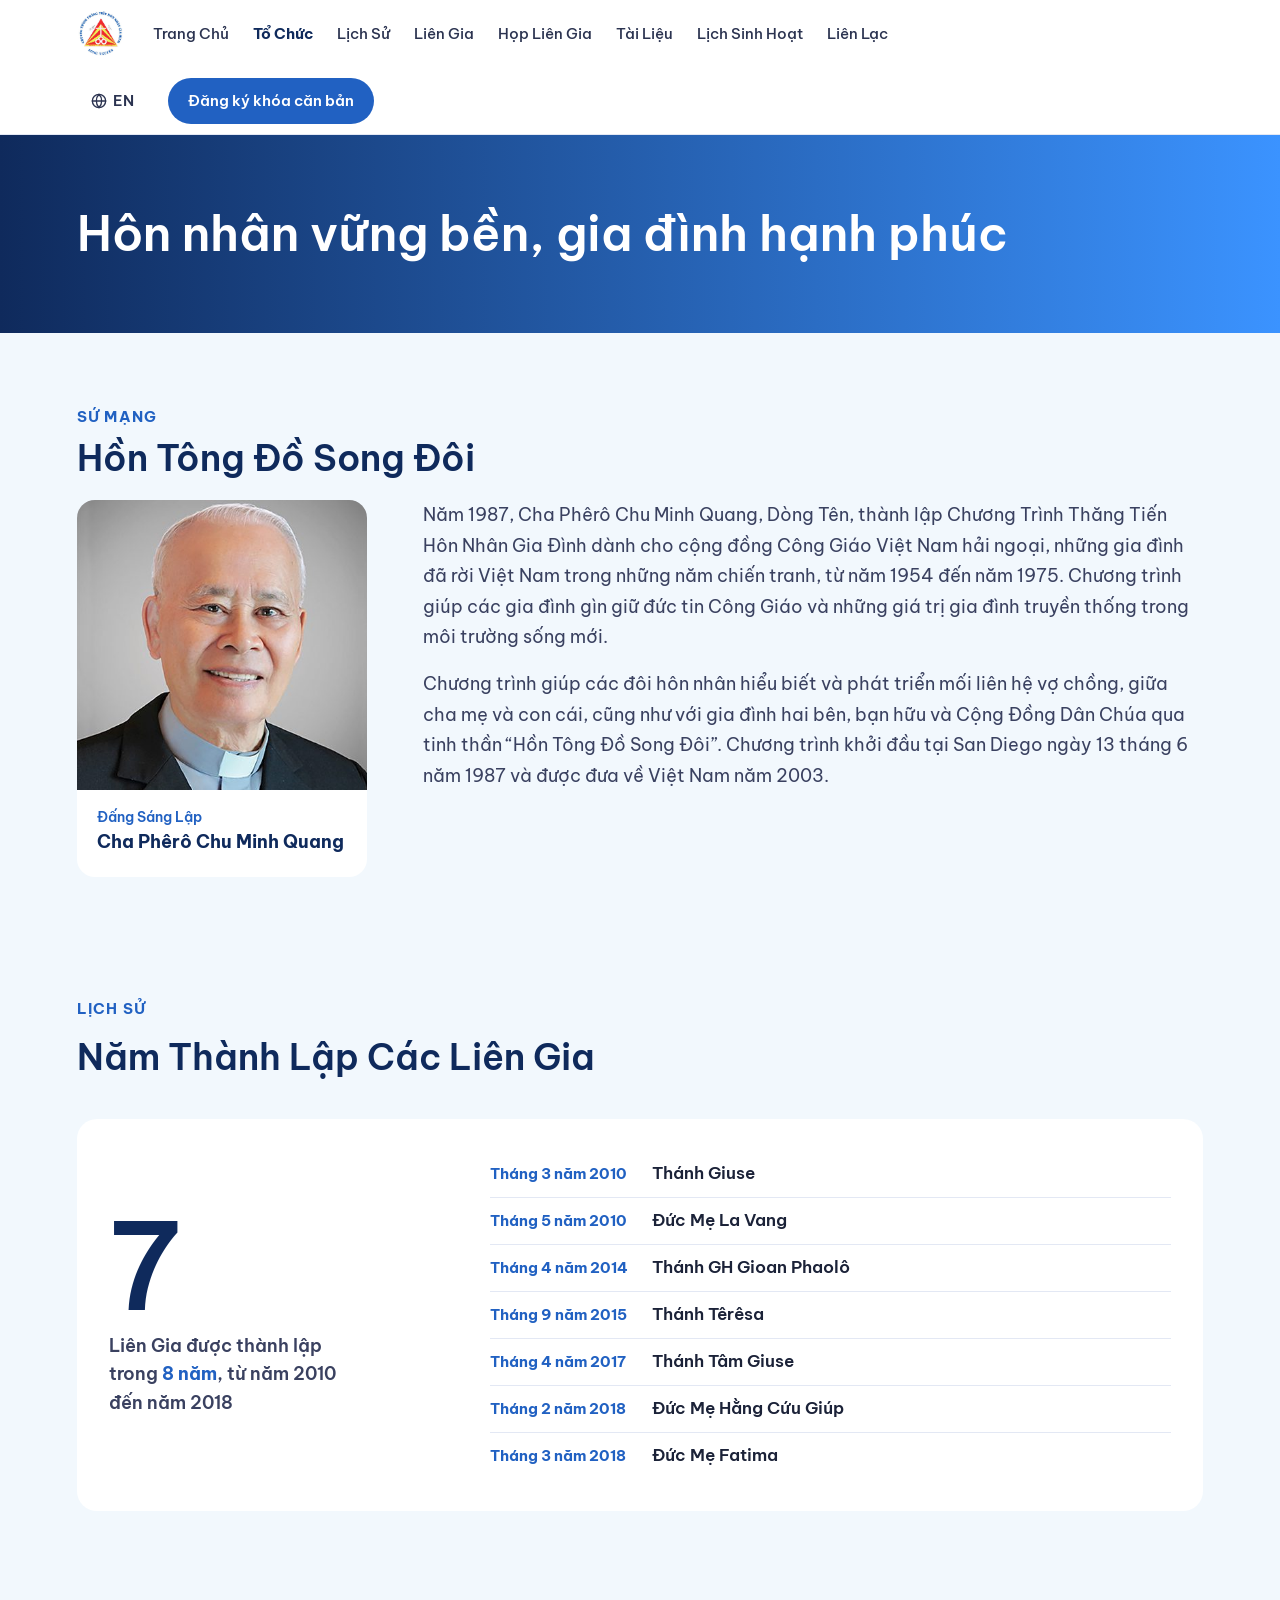
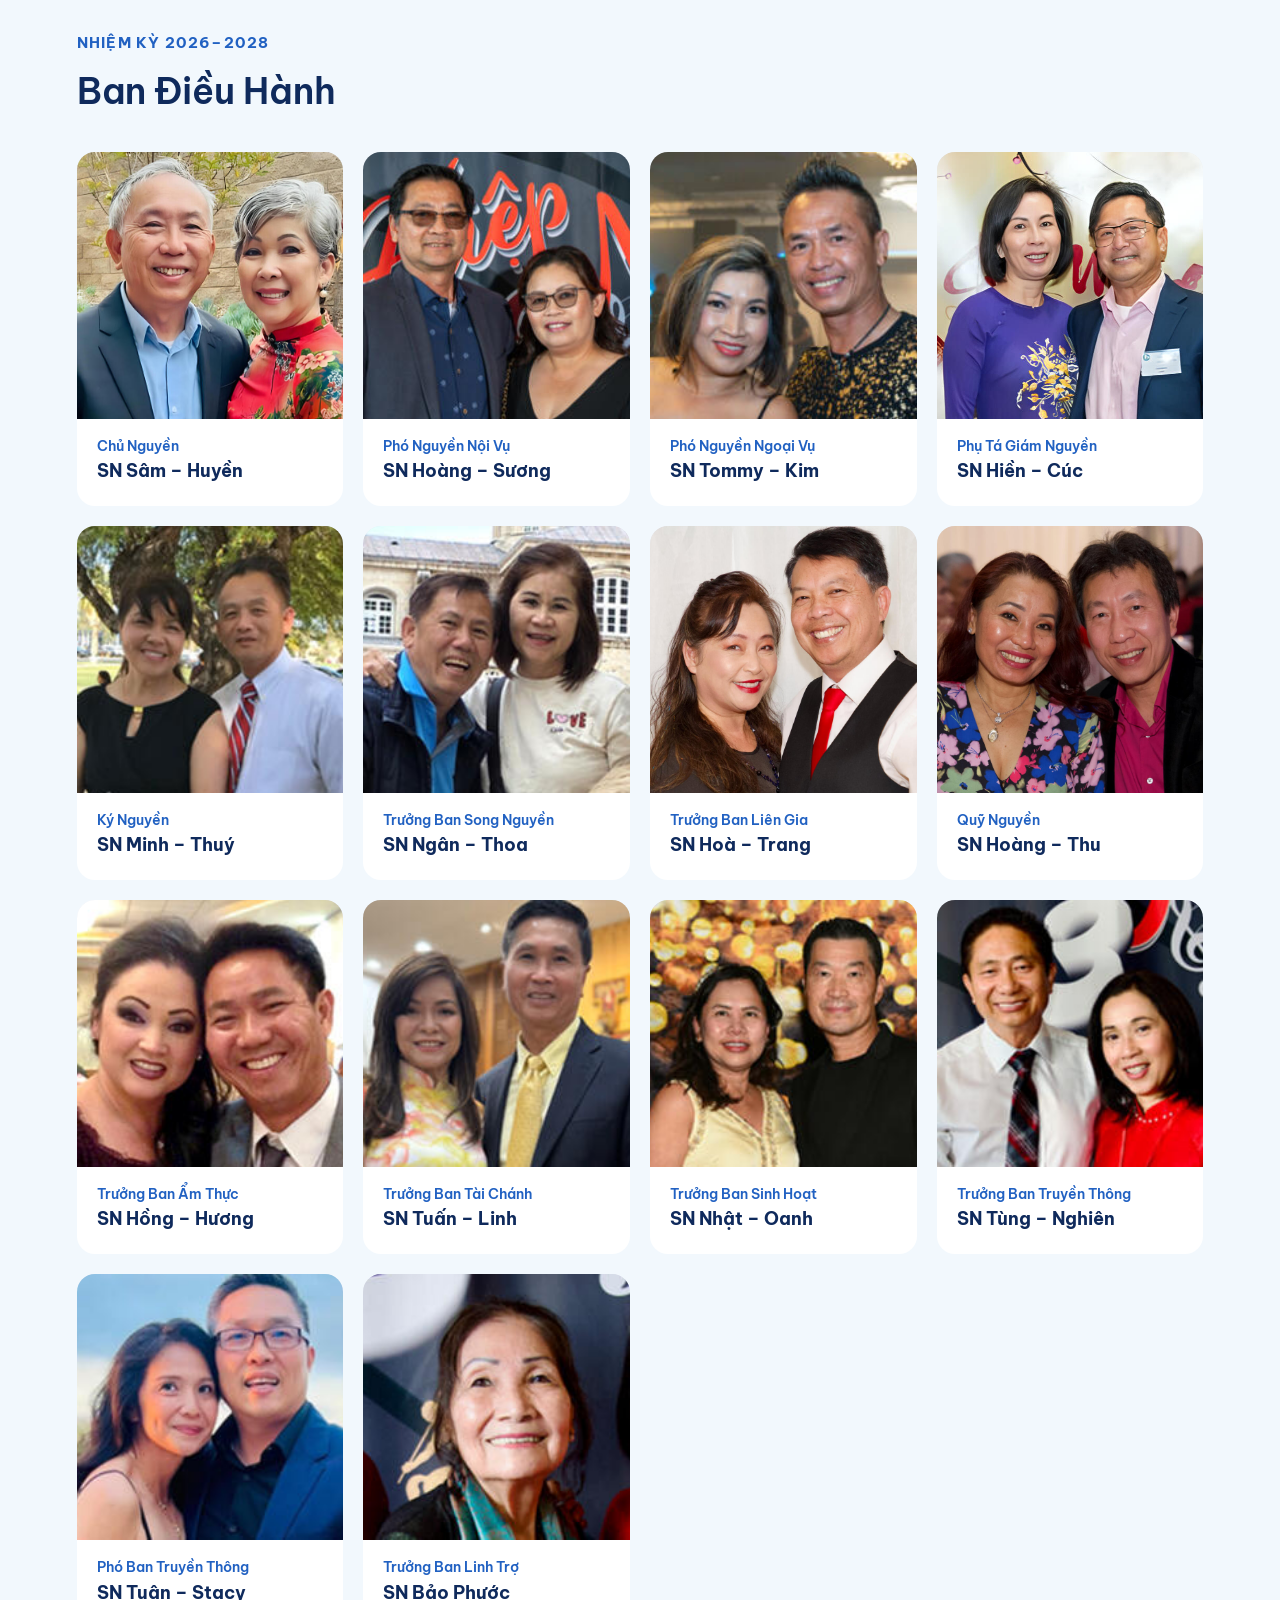
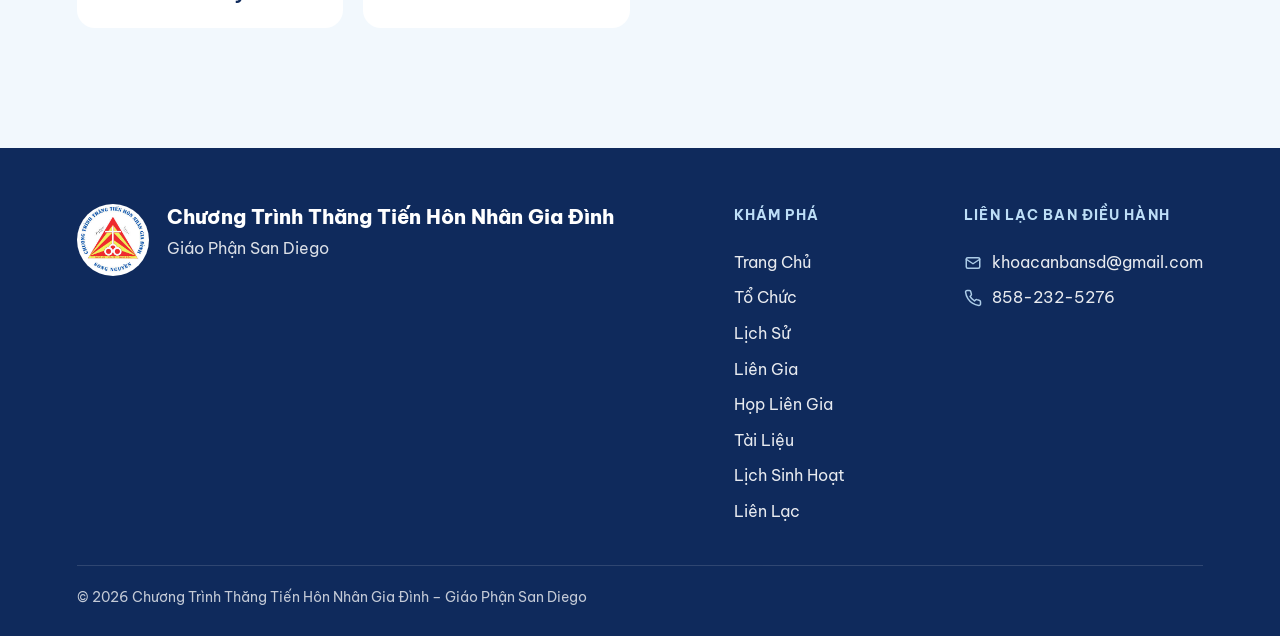
==== about.html @ 2ff950cf "feat(design): use Be Vietnam Pro across the site Be Vietnam Pro is now both the display and body fon" ====
<!doctype html>
<html lang="vi">
<head>
<meta charset="utf-8">
<meta name="viewport" content="width=device-width,initial-scale=1">
<title>Tổ Chức · CTTTHNGĐ San Diego</title>
<meta name="description" content="Sứ mạng, lịch sử và Ban Điều Hành của Chương Trình Thăng Tiến Hôn Nhân Gia Đình tại Giáo Phận San Diego.">
<meta property="og:type" content="website">
<meta property="og:site_name" content="CTTTHNGĐ San Diego">
<meta property="og:locale" content="vi_VN">
<meta property="og:title" content="Tổ Chức · CTTTHNGĐ San Diego">
<meta property="og:description" content="Sứ mạng, lịch sử và Ban Điều Hành của Chương Trình Thăng Tiến Hôn Nhân Gia Đình tại Giáo Phận San Diego.">
<meta property="og:url" content="https://khoacanbansd.org/about.html">
<meta property="og:image" content="https://khoacanbansd.org/assets/og-image.jpg">
<meta property="og:image:width" content="1200">
<meta property="og:image:height" content="630">
<meta property="og:image:alt" content="Chương Trình Thăng Tiến Hôn Nhân Gia Đình – Giáo Phận San Diego">
<meta name="twitter:card" content="summary_large_image">
<link rel="stylesheet" href="./tokens.css">
<link rel="icon" type="image/png" href="./assets/logo.png">
<script src="./vendor/react.js"></script>
<script src="./vendor/react-dom.js"></script>
<script src="./support.js"></script>
<script src="./lang-toggle.js"></script>
<script src="./nav-toggle.js"></script>
<script src="./email-copy.js"></script>
</head>
<body>
<x-dc>
<helmet>
<link rel="stylesheet" href="https://fonts.googleapis.com/css2?family=Be+Vietnam+Pro:wght@400;500;600;700;800&amp;family=Lora:ital,wght@1,500&amp;display=swap">
<style>
body{margin:0}
a{color:inherit;text-decoration:none}
.nav a:hover{color:var(--blue-bright)}
.btn:hover{filter:brightness(1.08)}
.lang{display:inline-flex;align-items:center;gap:6px;padding:8px 14px;border:0;border-radius:999px;background:transparent;color:var(--text-nav);font:inherit;font-size:15px;font-weight:600;cursor:pointer;transition:background .15s}
.lang:hover{background:var(--line)}
.lang:focus-visible{outline:2px solid var(--blue-bright);outline-offset:2px}
.lang-en,[data-lang="en"] .lang-vi{display:none}
[data-lang="en"] .lang-en{display:inline}
.nav-lang{display:none}
.nav-toggle{display:none;align-items:center;justify-content:center;width:40px;height:40px;padding:0;border:0;border-radius:10px;background:transparent;color:var(--text-nav);cursor:pointer}
.nav-toggle:focus-visible{outline:2px solid var(--blue-bright);outline-offset:2px}
.grid{display:grid;gap:24px;grid-template-columns:repeat(auto-fit,minmax(260px,1fr))}
.bdh{--bdh-placeholder:url("data:image/svg+xml,%3Csvg xmlns='http://www.w3.org/2000/svg' viewBox='0 0 64 40' fill='%239AA8C4'%3E%3Ccircle cx='22' cy='12' r='8'/%3E%3Ccircle cx='42' cy='12' r='8'/%3E%3Cpath d='M8 38c0-9 6-14 14-14 4 0 7 1 10 4 3-3 6-4 10-4 8 0 14 5 14 14z'/%3E%3C/svg%3E");background:#fff;border-radius:18px;overflow:hidden}
.bdh-photo{aspect-ratio:1/1;background-color:var(--line);background-repeat:no-repeat;background-position:center 25%,center;background-size:cover,72px}
.bdh-text{padding:16px 20px 20px}
.bdh-role{font-size:14px;color:var(--blue-bright);font-weight:600}
.bdh-name{font-size:18px;font-weight:700;color:var(--blue)}
.mission{display:grid;grid-template-columns:290px minmax(0,1fr);gap:56px;align-items:start}
.stat{display:grid;grid-template-columns:minmax(200px,.8fr) minmax(0,1.6fr);gap:40px;align-items:center}
.stat-big{font-size:120px;font-weight:600;line-height:.9;color:var(--blue)}
.stat-cap{margin:12px 0 0;max-width:22ch;font-size:18px;font-weight:600;color:var(--text-body)}
.stat-cap b{color:var(--blue-bright)}
.stat-cap span{white-space:nowrap}
.dlist{list-style:none;margin:0;padding:0}
.dlist li{display:flex;align-items:baseline;gap:12px;padding:11px 0;border-top:1px solid var(--line)}
.dlist li:first-child{border-top:0}
.dlist-when{flex:none;width:150px;font-size:15px;font-weight:700;color:var(--blue-bright)}
.dlist-name{font-size:17px;font-weight:600;line-height:1.4;color:var(--text)}
@media (max-width:1180px){.navbar{gap:0 8px !important}.brandnav{display:contents !important}.navactions{gap:4px !important}.navactions>.lang{display:none}.navactions .btn{padding:9px 14px !important;font-size:14px !important}.nav-toggle{display:inline-flex}.nav{display:none !important;order:3;width:100%;flex-direction:column;gap:0 !important;margin-top:10px;border-top:1px solid var(--line);padding-top:4px;font-size:17px !important}[data-nav="open"] .nav{display:flex !important}.nav a{padding:12px 0}.nav-lang{display:inline-flex;align-self:flex-start;padding:12px 0;font-size:17px}.nav-lang:hover{background:transparent}[data-nav="open"] .nav-toggle .bars,.nav-toggle .close{display:none}[data-nav="open"] .nav-toggle .close{display:block}}
@media (max-width:760px){.mission{grid-template-columns:1fr;gap:32px}.founder{max-width:290px}.stat{grid-template-columns:1fr;gap:24px}.stat-big{font-size:88px}.dlist-when{width:130px;font-size:14px}.dlist-name{font-size:16px}}
@media (max-width:640px){.hero h1{font-size:34px !important}#bandieuhanh .grid{grid-template-columns:repeat(2,minmax(0,1fr)) !important;gap:12px !important}.bdh-text{padding:12px 12px 14px}.bdh-role{font-size:13px}.bdh-name{font-size:16px}}
</style>
</helmet>
<div style="width:100%;font-family:var(--font-body);font-size:18px;color:var(--text);background:var(--page);line-height:1.6">

<header class="hero" style="background:#fff">
<div style="background:#fff;border-bottom:1px solid var(--line);padding:0 6vw">
<div class="navbar" style="max-width:1200px;margin:0 auto;display:flex;align-items:center;justify-content:space-between;gap:20px;flex-wrap:wrap;padding:10px 0">
<div class="brandnav" style="display:flex;align-items:center;gap:28px;flex-wrap:wrap">
<a href="index.html"><img src="./assets/logo.png" alt="Logo CTTTHNGĐ" style="width:48px;height:48px;border-radius:50%;display:block"></a>
<nav class="nav" style="display:flex;gap:24px;font-size:15px;font-weight:500;color:var(--text-nav)"><a href="index.html">Trang Chủ</a><a href="about.html" style="color:var(--blue);font-weight:700">Tổ Chức</a><a href="lichsu.html">Lịch Sử</a><a href="liengia.html">Liên Gia</a><a href="detaihopliengia.html">Họp Liên Gia</a><a href="tailieu.html">Tài Liệu</a><a href="files/lich-sinh-hoat.pdf" target="_blank" rel="noopener">Lịch Sinh Hoạt</a><a href="lienlac.html">Liên Lạc</a><button class="lang nav-lang" type="button" aria-label="Đổi ngôn ngữ / Change language"><svg width="16" height="16" viewBox="0 0 24 24" fill="none" stroke="currentColor" stroke-width="2" stroke-linecap="round" stroke-linejoin="round" aria-hidden="true"><circle cx="12" cy="12" r="10"/><path d="M2 12h20M12 2c3 3 4 6.5 4 10s-1 7-4 10c-3-3-4-6.5-4-10s1-7 4-10z"/></svg><span class="lang-vi">EN</span><span class="lang-en">VI</span></button></nav>
</div>
<div class="navactions" style="display:flex;align-items:center;gap:20px"><button class="lang" type="button" aria-label="Đổi ngôn ngữ / Change language"><svg width="16" height="16" viewBox="0 0 24 24" fill="none" stroke="currentColor" stroke-width="2" stroke-linecap="round" stroke-linejoin="round" aria-hidden="true"><circle cx="12" cy="12" r="10"/><path d="M2 12h20M12 2c3 3 4 6.5 4 10s-1 7-4 10c-3-3-4-6.5-4-10s1-7 4-10z"/></svg><span class="lang-vi">EN</span><span class="lang-en">VI</span></button><a class="btn" href="files/don-ghi-danh-khoa-can-ban.pdf" target="_blank" rel="noopener" style="background:var(--blue-bright);color:#fff;padding:11px 20px;border-radius:999px;font-weight:600;font-size:15px">Đăng ký khóa căn bản</a><button class="nav-toggle" type="button" aria-label="Menu" aria-expanded="false"><svg width="24" height="24" viewBox="0 0 24 24" fill="none" stroke="currentColor" stroke-width="2" stroke-linecap="round" aria-hidden="true"><path class="bars" d="M4 7h16M4 12h16M4 17h16"/><path class="close" d="M6 6l12 12M18 6L6 18"/></svg></button></div>
</div>
</div>
<div id="home" style="background:linear-gradient(90deg,var(--blue),var(--blue-light));color:#fff;padding:72px 6vw">
<div style="max-width:1200px;margin:0 auto">
<h1 style="margin:0;font-size:48px;line-height:1.12;font-weight:600">Hôn nhân vững bền, gia đình hạnh phúc</h1>
</div>
</div>
</header>

<section id="sumang" style="max-width:1200px;margin:0 auto;padding:72px 6vw 24px">
<p style="margin:0 0 8px;color:var(--blue-bright);font-weight:700;font-size:15px;letter-spacing:.08em;text-transform:uppercase">Sứ mạng</p>
<h2 style="margin:0 0 20px;font-size:36px;line-height:1.2">Hồn Tông Đồ Song Đôi</h2>
<div class="mission">
<div class="bdh founder"><div class="bdh-photo" role="img" aria-label="Ảnh Cha Phêrô Chu Minh Quang, Dòng Tên" style="background-image:url(./assets/cha-sang-lap.jpg),var(--bdh-placeholder)"></div><div class="bdh-text"><div class="bdh-role">Đấng Sáng Lập</div><div class="bdh-name">Cha Phêrô Chu Minh Quang</div></div></div>
<div style="display:grid;gap:16px;color:var(--text-body);font-size:18px;line-height:1.7">
<p style="margin:0">Năm 1987, Cha Phêrô Chu Minh Quang, Dòng Tên, thành lập Chương Trình Thăng Tiến Hôn Nhân Gia Đình dành cho cộng đồng Công Giáo Việt Nam hải ngoại, những gia đình đã rời Việt Nam trong những năm chiến tranh, từ năm 1954 đến năm 1975. Chương trình giúp các gia đình gìn giữ đức tin Công Giáo và những giá trị gia đình truyền thống trong môi trường sống mới.</p>
<p style="margin:0">Chương trình giúp các đôi hôn nhân hiểu biết và phát triển mối liên hệ vợ chồng, giữa cha mẹ và con cái, cũng như với gia đình hai bên, bạn hữu và Cộng Đồng Dân Chúa qua tinh thần “Hồn Tông Đồ Song Đôi”. Chương trình khởi đầu tại San Diego ngày 13 tháng 6 năm 1987 và được đưa về Việt Nam năm 2003.</p>
</div>
</div>
</section>

<section id="lichsu" style="max-width:1200px;margin:0 auto;padding:96px 6vw 24px">
<p style="margin:0 0 8px;color:var(--blue-bright);font-weight:700;font-size:15px;letter-spacing:.08em;text-transform:uppercase">Lịch sử</p>
<h2 style="margin:0 0 32px;font-size:36px">Năm Thành Lập Các Liên Gia</h2>
<div style="background:#fff;border-radius:20px;padding:32px">
<div class="stat">
<div><div class="stat-big">7</div><p class="stat-cap">Liên Gia được thành lập trong <b>8 năm</b>, từ <span>năm 2010</span> đến <span>năm 2018</span></p></div>
<ol class="dlist">
<li><span class="dlist-when">Tháng 3 năm 2010</span><span class="dlist-name">Thánh Giuse</span></li>
<li><span class="dlist-when">Tháng 5 năm 2010</span><span class="dlist-name">Đức Mẹ La Vang</span></li>
<li><span class="dlist-when">Tháng 4 năm 2014</span><span class="dlist-name">Thánh GH Gioan Phaolô</span></li>
<li><span class="dlist-when">Tháng 9 năm 2015</span><span class="dlist-name">Thánh Têrêsa</span></li>
<li><span class="dlist-when">Tháng 4 năm 2017</span><span class="dlist-name">Thánh Tâm Giuse</span></li>
<li><span class="dlist-when">Tháng 2 năm 2018</span><span class="dlist-name">Đức Mẹ Hằng Cứu Giúp</span></li>
<li><span class="dlist-when">Tháng 3 năm 2018</span><span class="dlist-name">Đức Mẹ Fatima</span></li>
</ol>
</div>
</div>
</section>

<section id="bandieuhanh" style="max-width:1200px;margin:0 auto;padding:96px 6vw 24px">
<p style="margin:0 0 8px;color:var(--blue-bright);font-weight:700;font-size:15px;letter-spacing:.08em;text-transform:uppercase">Nhiệm kỳ 2026–2028</p>
<h2 style="margin:0 0 32px;font-size:36px">Ban Điều Hành</h2>
<div class="grid" style="grid-template-columns:repeat(auto-fit,minmax(220px,1fr));gap:20px">
<div class="bdh"><div class="bdh-photo" role="img" aria-label="Ảnh SN Sâm – Huyền" style="background-image:url(./assets/bandieuhanh/sam-huyen.jpg),var(--bdh-placeholder)"></div><div class="bdh-text"><div class="bdh-role">Chủ Nguyền</div><div class="bdh-name">SN Sâm – Huyền</div></div></div>
<div class="bdh"><div class="bdh-photo" role="img" aria-label="Ảnh SN Hoàng – Sương" style="background-image:url(./assets/bandieuhanh/hoang-suong.jpg),var(--bdh-placeholder)"></div><div class="bdh-text"><div class="bdh-role">Phó Nguyền Nội Vụ</div><div class="bdh-name">SN Hoàng – Sương</div></div></div>
<div class="bdh"><div class="bdh-photo" role="img" aria-label="Ảnh SN Tommy – Kim" style="background-image:url(./assets/bandieuhanh/tommy-kim.jpg),var(--bdh-placeholder)"></div><div class="bdh-text"><div class="bdh-role">Phó Nguyền Ngoại Vụ</div><div class="bdh-name">SN Tommy – Kim</div></div></div>
<div class="bdh"><div class="bdh-photo" role="img" aria-label="Ảnh SN Hiền – Cúc" style="background-image:url(./assets/bandieuhanh/hien-cuc.jpg),var(--bdh-placeholder)"></div><div class="bdh-text"><div class="bdh-role">Phụ Tá Giám Nguyền</div><div class="bdh-name">SN Hiền – Cúc</div></div></div>
<div class="bdh"><div class="bdh-photo" role="img" aria-label="Ảnh SN Minh – Thuý" style="background-image:url(./assets/bandieuhanh/minh-thuy.jpg),var(--bdh-placeholder)"></div><div class="bdh-text"><div class="bdh-role">Ký Nguyền</div><div class="bdh-name">SN Minh – Thuý</div></div></div>
<div class="bdh"><div class="bdh-photo" role="img" aria-label="Ảnh SN Ngân – Thoa" style="background-image:url(./assets/bandieuhanh/ngan-thoa.jpg),var(--bdh-placeholder)"></div><div class="bdh-text"><div class="bdh-role">Trưởng Ban Song Nguyền</div><div class="bdh-name">SN Ngân – Thoa</div></div></div>
<div class="bdh"><div class="bdh-photo" role="img" aria-label="Ảnh SN Hoà – Trang" style="background-image:url(./assets/bandieuhanh/hoa-trang.jpg),var(--bdh-placeholder)"></div><div class="bdh-text"><div class="bdh-role">Trưởng Ban Liên Gia</div><div class="bdh-name">SN Hoà – Trang</div></div></div>
<div class="bdh"><div class="bdh-photo" role="img" aria-label="Ảnh SN Hoàng – Thu" style="background-image:url(./assets/bandieuhanh/hoang-thu.jpg),var(--bdh-placeholder)"></div><div class="bdh-text"><div class="bdh-role">Quỹ Nguyền</div><div class="bdh-name">SN Hoàng – Thu</div></div></div>
<div class="bdh"><div class="bdh-photo" role="img" aria-label="Ảnh SN Hồng – Hương" style="background-image:url(./assets/bandieuhanh/hong-huong.jpg),var(--bdh-placeholder)"></div><div class="bdh-text"><div class="bdh-role">Trưởng Ban Ẩm Thực</div><div class="bdh-name">SN Hồng – Hương</div></div></div>
<div class="bdh"><div class="bdh-photo" role="img" aria-label="Ảnh SN Tuấn – Linh" style="background-image:url(./assets/bandieuhanh/tuan-linh.jpg),var(--bdh-placeholder)"></div><div class="bdh-text"><div class="bdh-role">Trưởng Ban Tài Chánh</div><div class="bdh-name">SN Tuấn – Linh</div></div></div>
<div class="bdh"><div class="bdh-photo" role="img" aria-label="Ảnh SN Nhật – Oanh" style="background-image:url(./assets/bandieuhanh/nhat-oanh.jpg),var(--bdh-placeholder)"></div><div class="bdh-text"><div class="bdh-role">Trưởng Ban Sinh Hoạt</div><div class="bdh-name">SN Nhật – Oanh</div></div></div>
<div class="bdh"><div class="bdh-photo" role="img" aria-label="Ảnh SN Tùng – Nghiên" style="background-image:url(./assets/bandieuhanh/tung-nghien.jpg),var(--bdh-placeholder)"></div><div class="bdh-text"><div class="bdh-role">Trưởng Ban Truyền Thông</div><div class="bdh-name">SN Tùng – Nghiên</div></div></div>
<div class="bdh"><div class="bdh-photo" role="img" aria-label="Ảnh SN Tuân – Stacy" style="background-image:url(./assets/bandieuhanh/tuan-stacy.jpg),var(--bdh-placeholder)"></div><div class="bdh-text"><div class="bdh-role">Phó Ban Truyền Thông</div><div class="bdh-name">SN Tuân – Stacy</div></div></div>
<div class="bdh"><div class="bdh-photo" role="img" aria-label="Ảnh SN Bảo Phước" style="background-image:url(./assets/bandieuhanh/bao-phuoc.jpg),var(--bdh-placeholder)"></div><div class="bdh-text"><div class="bdh-role">Trưởng Ban Linh Trợ</div><div class="bdh-name">SN Bảo Phước</div></div></div>
</div>
</section>

<footer id="lienlac" class="footer">
<div class="footer-inner">
<div class="footer-brand">
<a href="index.html"><img src="./assets/logo.png" alt="Logo CTTTHNGĐ"></a>
<div><div class="footer-name">Chương Trình Thăng Tiến Hôn Nhân Gia Đình</div><div class="footer-sub">Giáo Phận San Diego</div></div>
</div>
<nav class="footer-col" aria-label="Liên kết cuối trang"><div class="footer-h">Khám Phá</div><a href="index.html">Trang Chủ</a><a href="about.html">Tổ Chức</a><a href="lichsu.html">Lịch Sử</a><a href="liengia.html">Liên Gia</a><a href="detaihopliengia.html">Họp Liên Gia</a><a href="tailieu.html">Tài Liệu</a><a href="files/lich-sinh-hoat.pdf" target="_blank" rel="noopener">Lịch Sinh Hoạt</a><a href="lienlac.html">Liên Lạc</a></nav>
<div class="footer-col"><div class="footer-h">Liên Lạc Ban Điều Hành</div><a class="footer-contact" href="mailto:khoacanbansd@gmail.com"><svg viewBox="0 0 24 24" aria-hidden="true"><rect x="3" y="5" width="18" height="14" rx="2"/><path d="M3 7l9 6 9-6"/></svg>khoacanbansd@gmail.com</a><a class="footer-contact" href="tel:+18582325276"><svg viewBox="0 0 24 24" aria-hidden="true"><path d="M22 16.9v3a2 2 0 0 1-2.2 2 19.8 19.8 0 0 1-8.6-3.1 19.5 19.5 0 0 1-6-6A19.8 19.8 0 0 1 2.1 4.2 2 2 0 0 1 4.1 2h3a2 2 0 0 1 2 1.7c.1 1 .4 1.9.7 2.8a2 2 0 0 1-.5 2.1L8 9.9a16 16 0 0 0 6 6l1.3-1.3a2 2 0 0 1 2.1-.4c.9.3 1.8.6 2.8.7a2 2 0 0 1 1.7 2z"/></svg>858-232-5276</a></div>
</div>
<div class="footer-bottom">© 2026 Chương Trình Thăng Tiến Hôn Nhân Gia Đình – Giáo Phận San Diego</div>
</footer>

</div>
</x-dc>
<script type="text/x-dc" data-dc-script data-props='{"$preview":{"width":1360,"height":1800}}'>
class Component extends DCLogic {
renderVals() { return {}; }
}
</script>
<script>
addEventListener('load',function(){
var id=location.hash.slice(1),tries=0;
if(!id)return;
var t=setInterval(function(){
var el=document.getElementById(id);
if(el||++tries>40)clearInterval(t);
if(el)el.scrollIntoView();
},50);
});
</script>
</body>
</html>
---- tokens.css ----
/* Design tokens shared by every page. Change a color or font here, not in the markup. */
:root{
  --navy:#0F2A5C;        /* headings and display text */
  --blue:#0F2A5C;        /* brand blue: badges, footer, secondary button text */
  --blue-bright:#2161C2; /* pop color: primary call-to-action buttons, white button borders, eyebrows, icon badges */
  --blue-light:#3B93FF;  /* end of the about hero gradient */
  --blue-tint:#BDDEF7;   /* bottom of the hero sky: icon fills, accents on dark backgrounds */
  --text:#1B2238;        /* default text */
  --text-body:#3A4160;   /* paragraphs */
  --text-muted:#4A5169;  /* captions and secondary details */
  --text-nav:#2B3350;    /* navigation links */
  --page:#F2F8FD;        /* page background, also rows sitting on a white band */
  --page-deep:#E1EDFA;   /* hovered or open rows on a white band */
  --line:#E3E8F4;        /* borders and dividers */
  --line-strong:#7C86A8; /* form field borders */
  --text-placeholder:#6B7390; /* hint text inside form fields */
  --font-display:'Be Vietnam Pro',system-ui,sans-serif; /* headings and big numbers */
  --font-body:'Be Vietnam Pro',system-ui,sans-serif;    /* everything else */
  --font-quote:'Lora',Georgia,serif;                    /* scripture quote only, always italic */
}
h2,h3,h4{color:var(--navy)} /* h1 sits on dark heroes and stays white */
h1,h2,h3,.stat-num,.stat-big{font-family:var(--font-display);font-weight:600}
.quote{font-family:var(--font-quote);font-weight:500;font-style:italic}

/* Footer, shared by every page */
.footer{margin-top:96px;background:var(--blue);color:#fff;padding:56px 6vw 28px}
.footer-inner{max-width:1200px;margin:0 auto;display:grid;grid-template-columns:repeat(3,max-content);justify-content:space-between;gap:40px 64px}
.footer-brand{display:flex;gap:18px;align-items:flex-start}
.footer-brand img{flex:none;width:72px;height:72px;border-radius:50%;background:#fff;display:block}
.footer-name{font-weight:800;font-size:20px;line-height:1.3;white-space:nowrap}
.footer-sub{margin-top:6px;font-size:16px;opacity:.85}
.footer-h{font-size:14px;font-weight:700;letter-spacing:.08em;text-transform:uppercase;color:var(--blue-tint);margin-bottom:14px}
.footer-col{display:flex;flex-direction:column;align-items:flex-start;gap:10px;font-size:16px}
.footer-col a{opacity:.9}
.footer-col a:hover{opacity:1;text-decoration:underline}
.footer-contact{display:inline-flex;align-items:center;gap:10px}
.footer-contact svg{flex:none;width:18px;height:18px;fill:none;stroke:var(--blue-tint);stroke-width:2;stroke-linecap:round;stroke-linejoin:round}
.footer-bottom{max-width:1200px;margin:40px auto 0;padding-top:20px;border-top:1px solid rgba(255,255,255,.18);font-size:14px;opacity:.75}
/* The full name stays on one line: the brand gets its own row, then stacks over the logo on phones */
@media (max-width:1240px){.footer-inner{grid-template-columns:repeat(2,minmax(0,1fr))}.footer-brand{grid-column:1/-1}}
@media (max-width:640px){.footer-inner{grid-template-columns:minmax(0,1fr);gap:32px}.footer-brand{flex-direction:column}.footer-name{font-size:min(20px,3.8vw)}}
.toast{position:fixed;left:50%;bottom:24px;z-index:50;max-width:calc(100% - 32px);padding:12px 20px;border-radius:999px;background:var(--blue);color:#fff;font-size:15px;font-weight:600;box-shadow:0 8px 24px rgba(27,42,78,.2);opacity:0;transform:translate(-50%,8px);transition:opacity .2s,transform .2s;pointer-events:none}
.toast-show{opacity:1;transform:translate(-50%,0)}

/* Document tables on Lịch Sử, Tài Liệu and Đề Tài Họp Liên Gia */
.doc-card{background:#fff;border-radius:24px;padding:48px}
.doc-group{scroll-margin-top:24px}
.doc-group+.doc-group{margin-top:44px}
.doc-group-h{display:flex;align-items:center;gap:12px;margin:0 0 14px;font-size:24px;line-height:1.3}
.doc-table{overflow:hidden;border:1px solid var(--line);border-radius:14px}
.doc-row{display:grid;grid-template-columns:minmax(0,1fr) auto;align-items:center;gap:16px;padding:12px 20px}
.doc-row+.doc-row{border-top:1px solid var(--line)}
.doc-row:nth-child(even){background:var(--page)}
.doc-name{font-weight:600;line-height:1.4;color:var(--navy)}
a.doc-name:hover{color:var(--blue-bright);text-decoration:underline}
.doc-dl{display:inline-flex;align-items:center;gap:8px;padding:8px 16px;border:1.5px solid var(--blue-bright);border-radius:999px;background:#fff;color:var(--blue-bright);font-size:15px;font-weight:600;white-space:nowrap;transition:background .15s,color .15s}
.doc-dl:hover{background:var(--blue-bright);color:#fff}
.doc-dl:focus-visible,a.doc-name:focus-visible{outline:2px solid var(--blue-bright);outline-offset:2px}
.doc-dl svg{flex:none;width:18px;height:18px;fill:none;stroke:currentColor;stroke-width:2;stroke-linecap:round;stroke-linejoin:round}
.doc-soon{font-size:14px;color:var(--text-muted)}
@media (max-width:640px){.doc-card{padding:24px 16px}.doc-row{padding:12px 14px;gap:12px}.doc-dl{padding:8px 12px}.doc-dl-text{display:none}.doc-group-h{font-size:21px}}
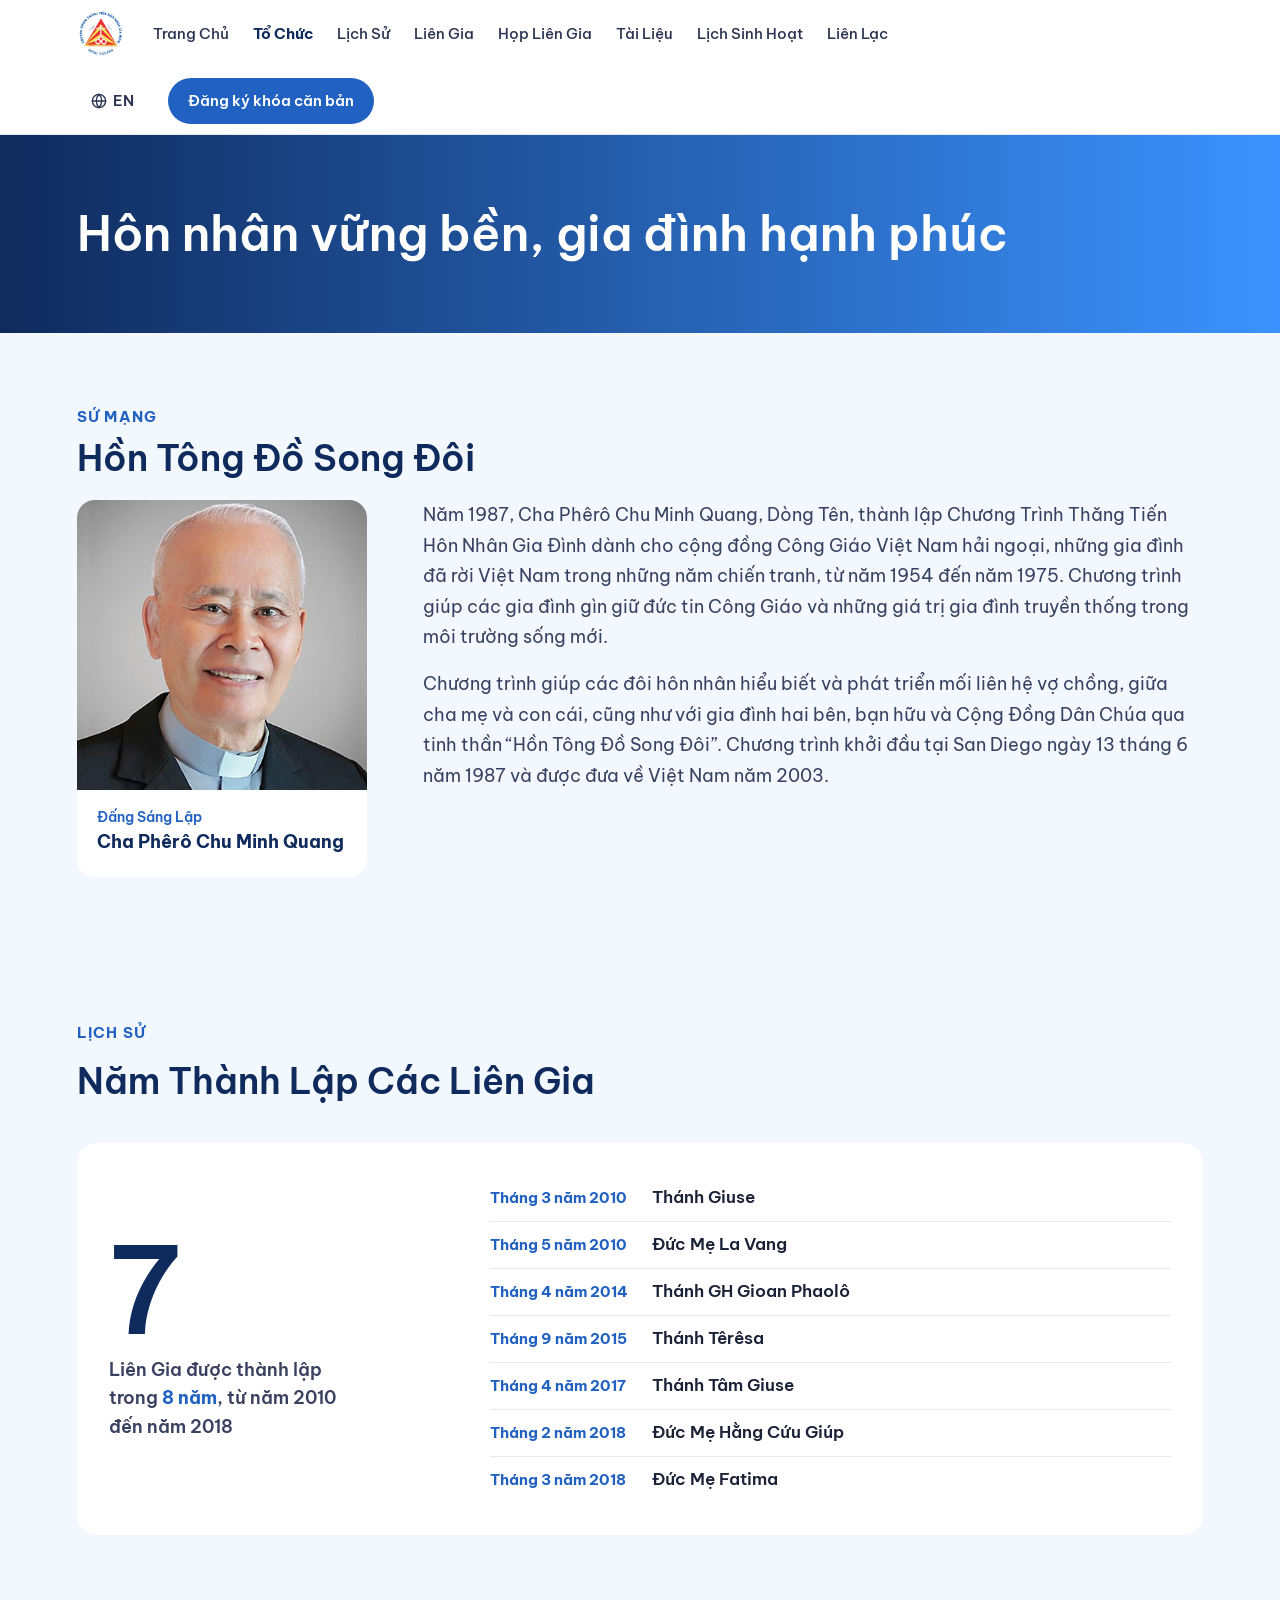
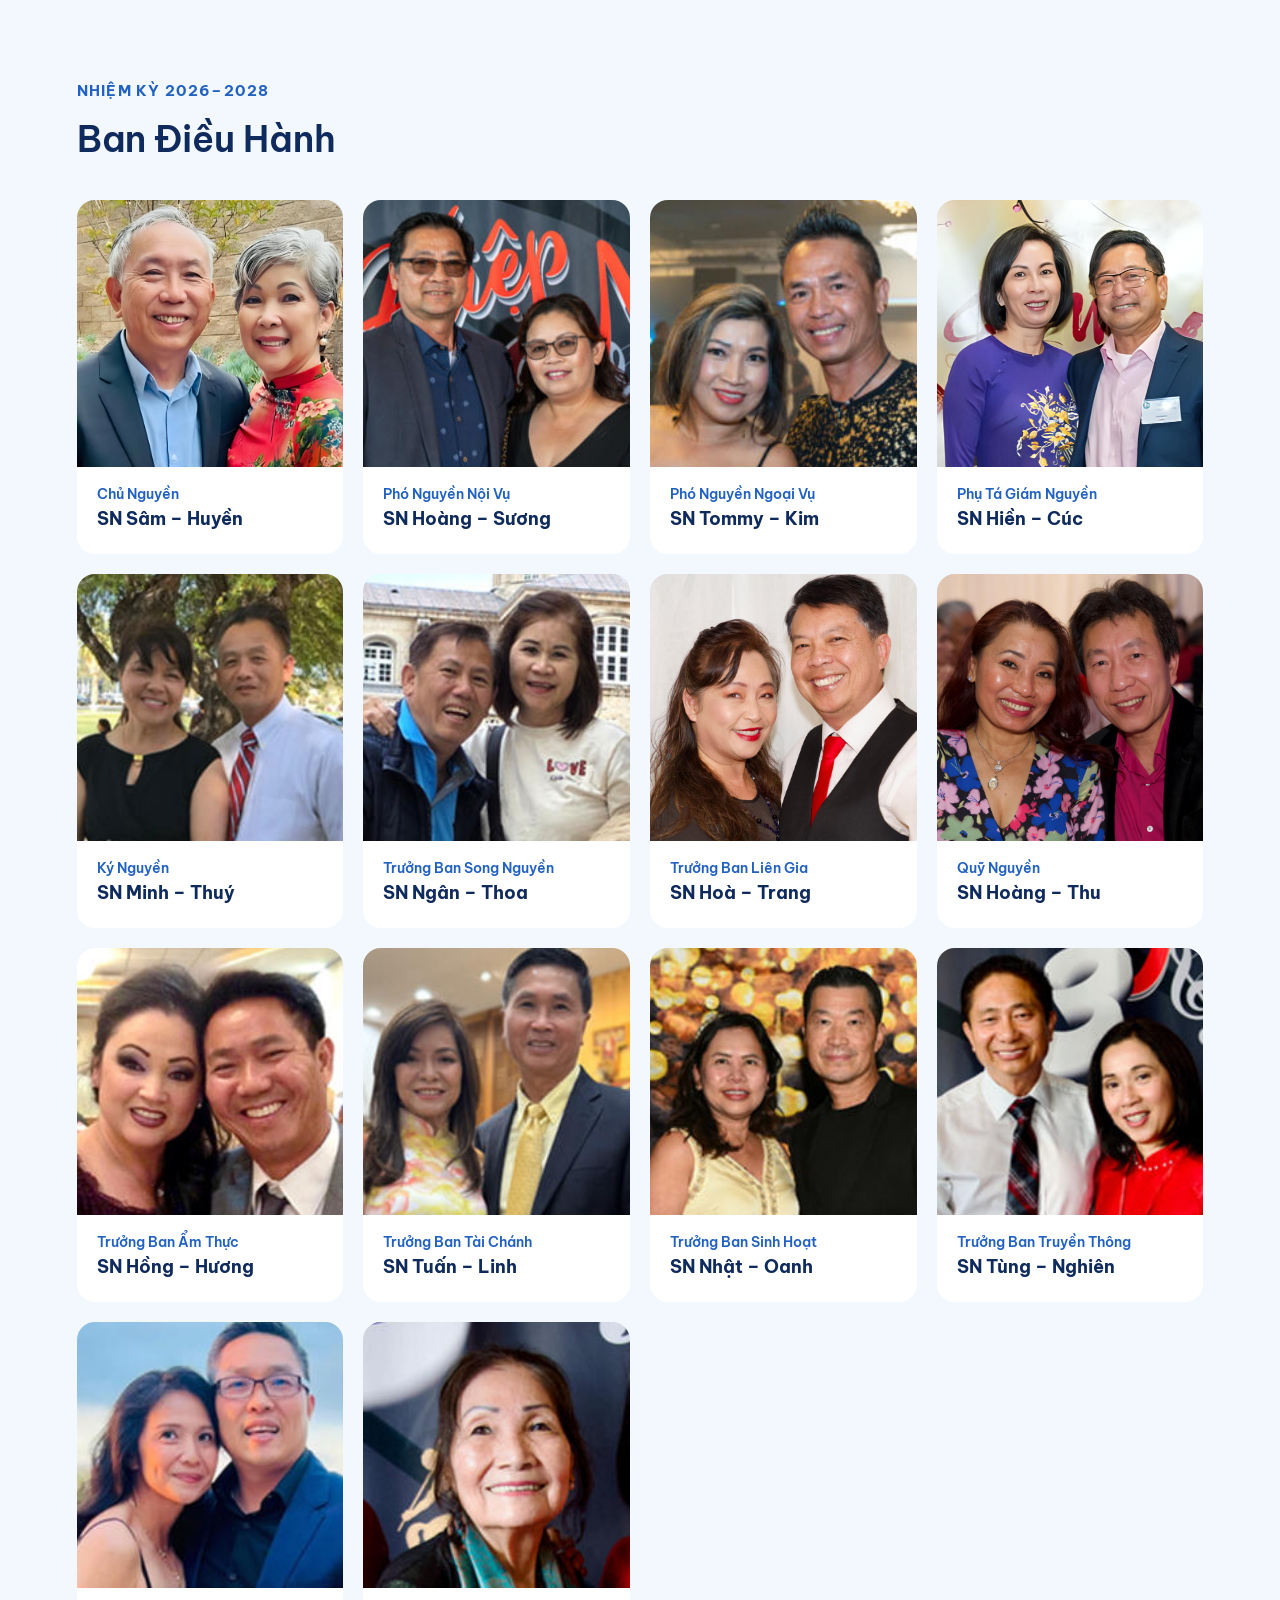
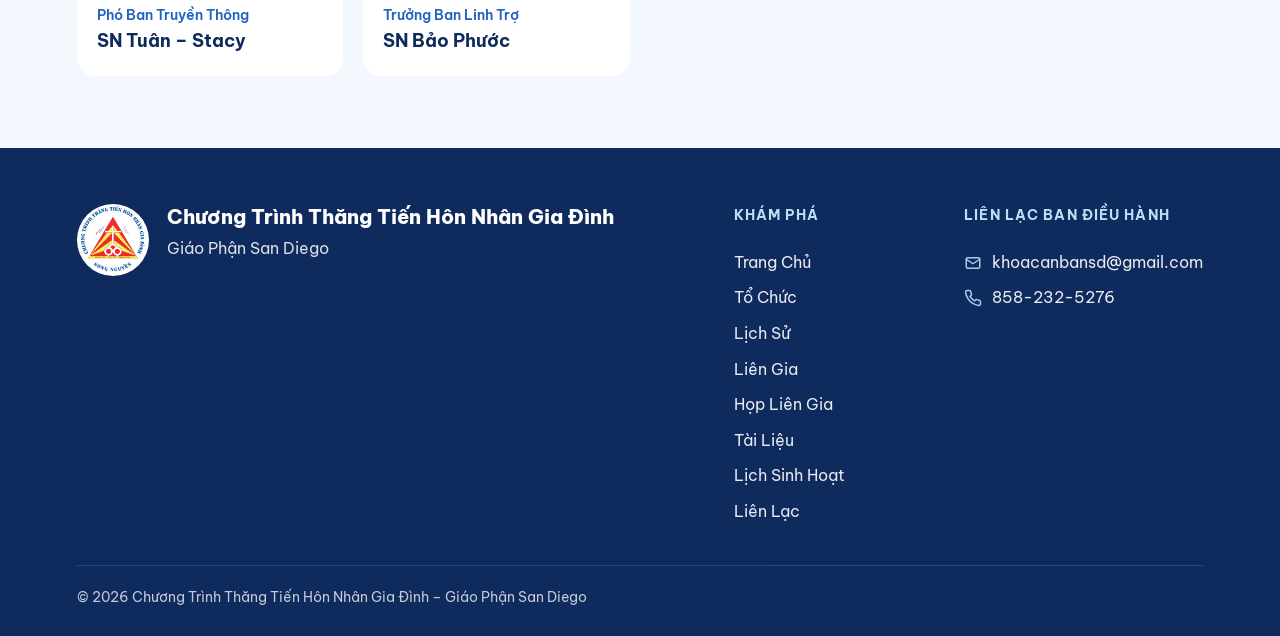
==== commit c9f434df: "Merge pull request #23 from michelleuyenbui/feat/design-system Design system: Be Vietnam Pro, script" ====
--- a/about.html
+++ b/about.html
@@ -83,7 +83,7 @@
 </div>
 </header>
 
-<section id="sumang" style="max-width:1200px;margin:0 auto;padding:72px 6vw 24px">
+<section class="section" id="sumang" style="max-width:1200px;margin:0 auto">
 <p style="margin:0 0 8px;color:var(--blue-bright);font-weight:700;font-size:15px;letter-spacing:.08em;text-transform:uppercase">Sứ mạng</p>
 <h2 style="margin:0 0 20px;font-size:36px;line-height:1.2">Hồn Tông Đồ Song Đôi</h2>
 <div class="mission">
@@ -95,7 +95,7 @@
 </div>
 </section>
 
-<section id="lichsu" style="max-width:1200px;margin:0 auto;padding:96px 6vw 24px">
+<section class="section" id="lichsu" style="max-width:1200px;margin:0 auto">
 <p style="margin:0 0 8px;color:var(--blue-bright);font-weight:700;font-size:15px;letter-spacing:.08em;text-transform:uppercase">Lịch sử</p>
 <h2 style="margin:0 0 32px;font-size:36px">Năm Thành Lập Các Liên Gia</h2>
 <div style="background:#fff;border-radius:20px;padding:32px">
@@ -114,7 +114,7 @@
 </div>
 </section>
 
-<section id="bandieuhanh" style="max-width:1200px;margin:0 auto;padding:96px 6vw 24px">
+<section class="section" id="bandieuhanh" style="max-width:1200px;margin:0 auto">
 <p style="margin:0 0 8px;color:var(--blue-bright);font-weight:700;font-size:15px;letter-spacing:.08em;text-transform:uppercase">Nhiệm kỳ 2026–2028</p>
 <h2 style="margin:0 0 32px;font-size:36px">Ban Điều Hành</h2>
 <div class="grid" style="grid-template-columns:repeat(auto-fit,minmax(220px,1fr));gap:20px">
--- a/tokens.css
+++ b/tokens.css
@@ -17,13 +17,17 @@
   --font-display:'Be Vietnam Pro',system-ui,sans-serif; /* headings and big numbers */
   --font-body:'Be Vietnam Pro',system-ui,sans-serif;    /* everything else */
   --font-quote:'Lora',Georgia,serif;                    /* scripture quote only, always italic */
+  --section-space:72px;  /* space above and below every section's content */
 }
 h2,h3,h4{color:var(--navy)} /* h1 sits on dark heroes and stays white */
 h1,h2,h3,.stat-num,.stat-big{font-family:var(--font-display);font-weight:600}
+/* Every page section: same space above and below, sections stack with no gaps */
+.section{padding:var(--section-space) 6vw}
 .quote{font-family:var(--font-quote);font-weight:500;font-style:italic}
+.quote-cite{margin:24px 0 0;font-size:14px;font-weight:600;letter-spacing:.14em;text-transform:uppercase;opacity:.85} /* scripture reference under a .quote */
 
 /* Footer, shared by every page */
-.footer{margin-top:96px;background:var(--blue);color:#fff;padding:56px 6vw 28px}
+.footer{background:var(--blue);color:#fff;padding:56px 6vw 28px}
 .footer-inner{max-width:1200px;margin:0 auto;display:grid;grid-template-columns:repeat(3,max-content);justify-content:space-between;gap:40px 64px}
 .footer-brand{display:flex;gap:18px;align-items:flex-start}
 .footer-brand img{flex:none;width:72px;height:72px;border-radius:50%;background:#fff;display:block}
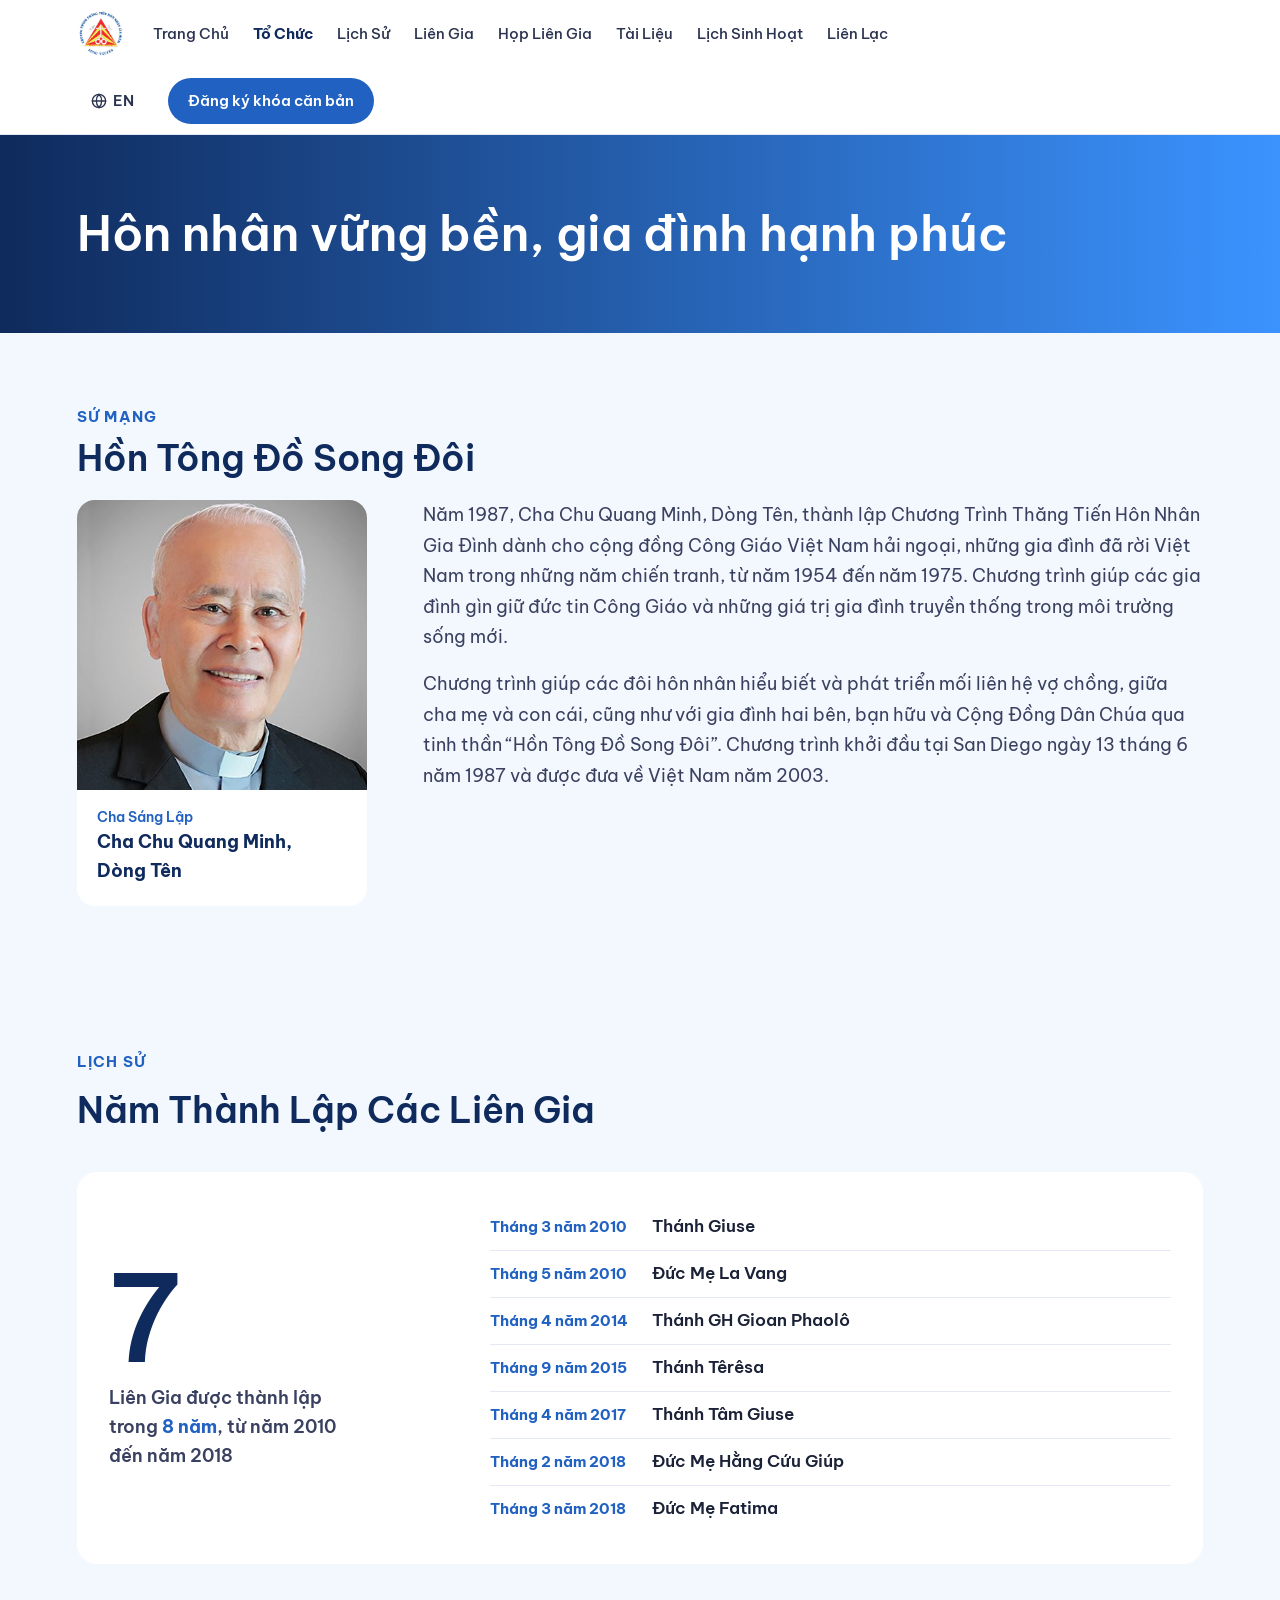
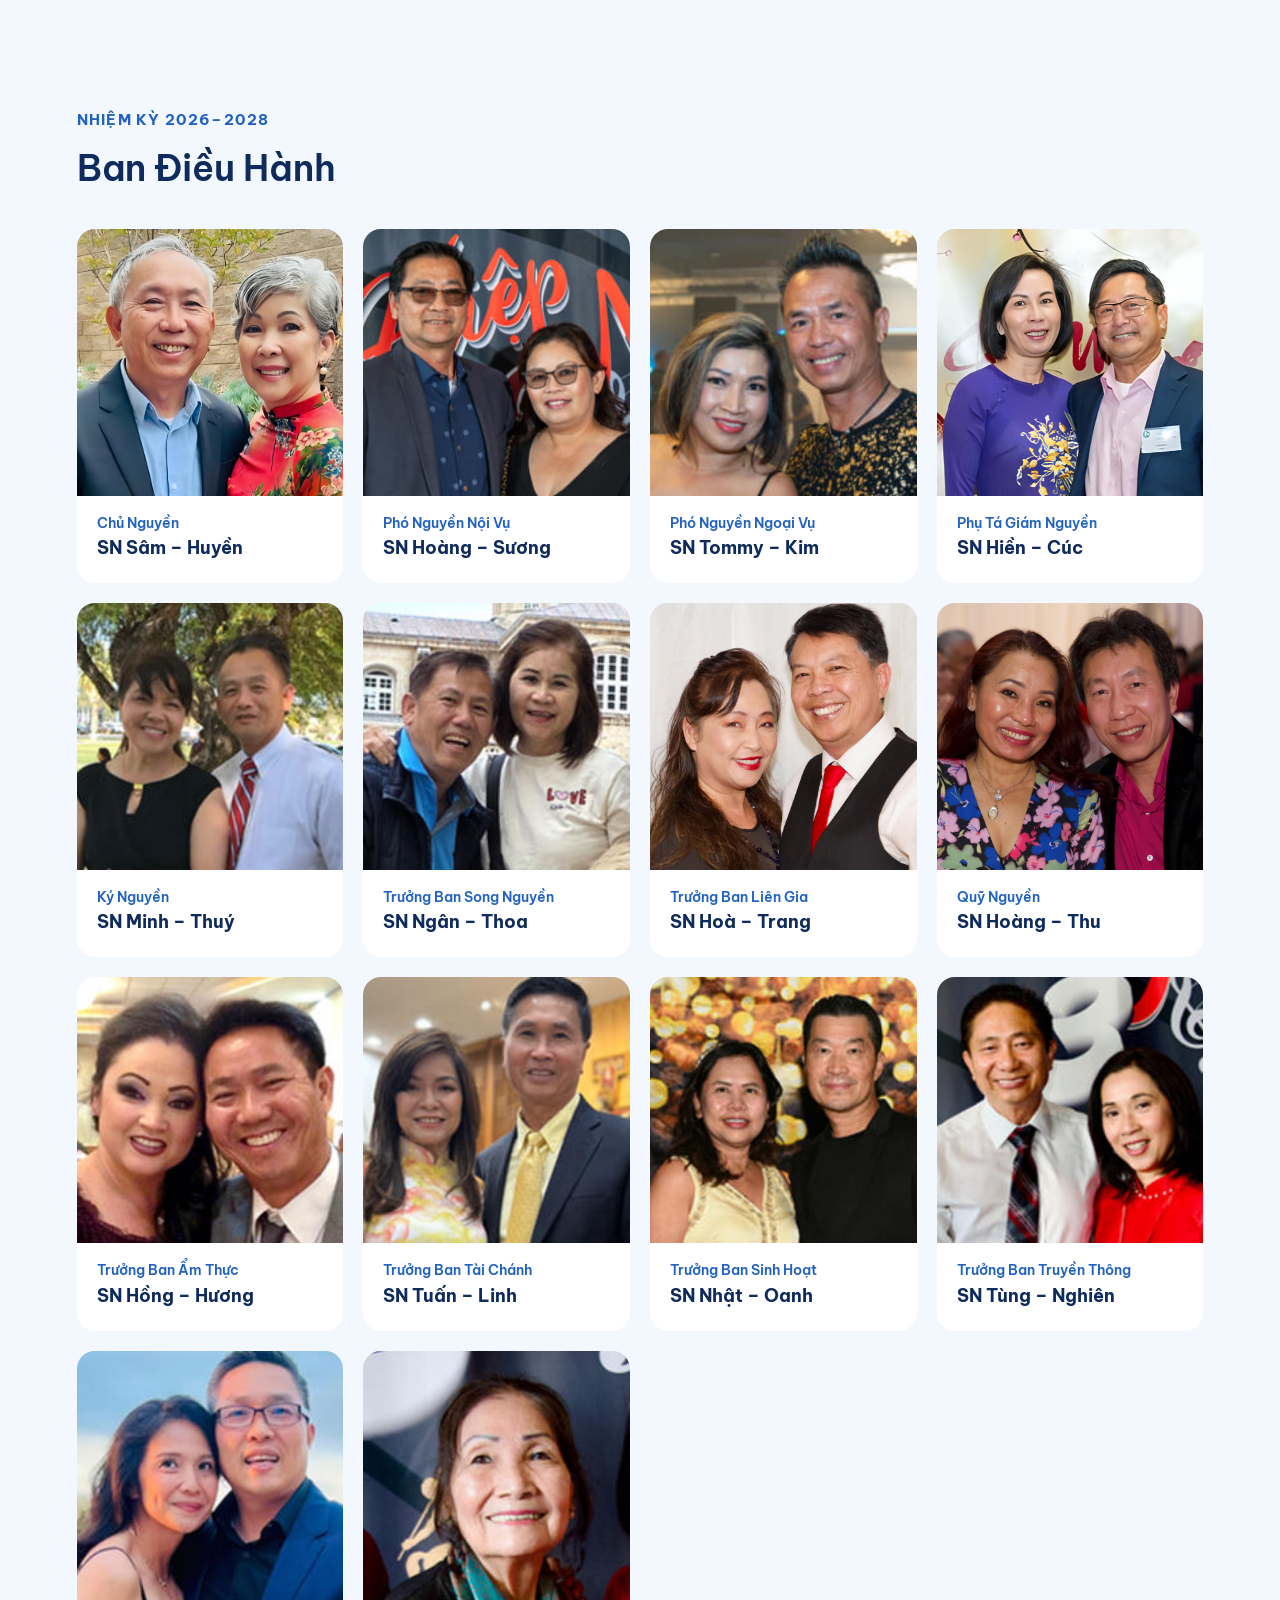
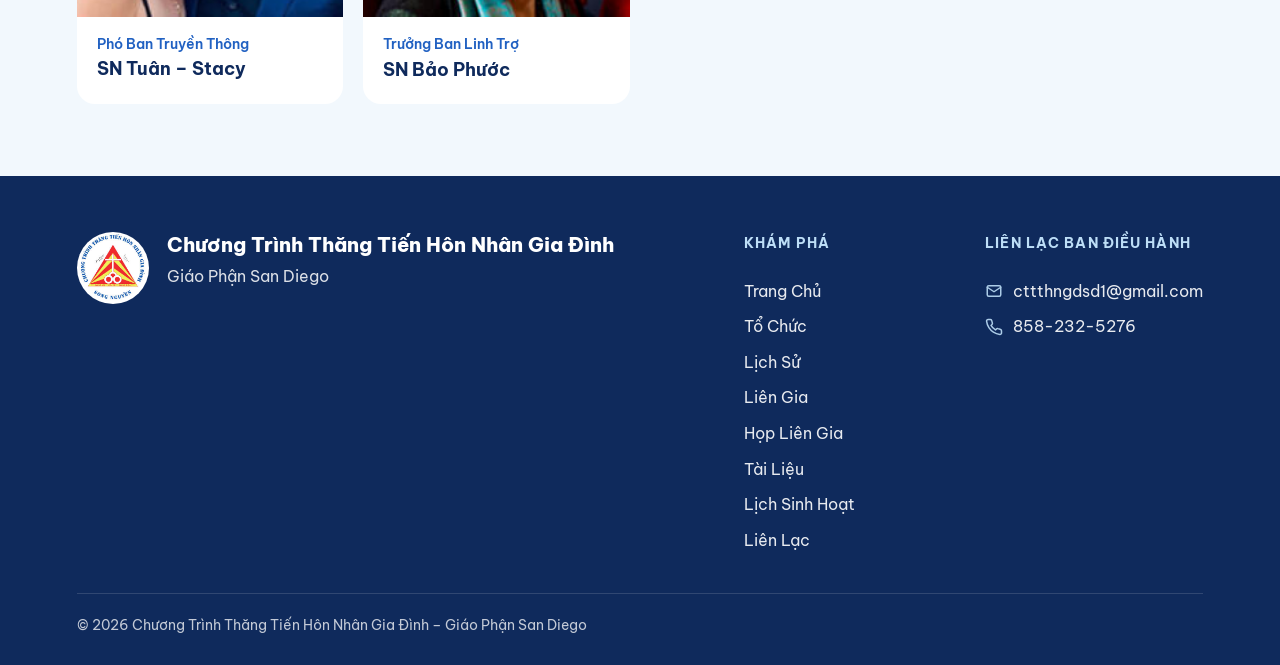
==== commit 397a1f86: "feat(feedback): Bổn Mạng blessing note, new contact email, founder name, fee TBD - Home: the Thánh L" ====
--- a/about.html
+++ b/about.html
@@ -60,36 +60,36 @@
 .dlist-when{flex:none;width:150px;font-size:15px;font-weight:700;color:var(--blue-bright)}
 .dlist-name{font-size:17px;font-weight:600;line-height:1.4;color:var(--text)}
 @media (max-width:1180px){.navbar{gap:0 8px !important}.brandnav{display:contents !important}.navactions{gap:4px !important}.navactions>.lang{display:none}.navactions .btn{padding:9px 14px !important;font-size:14px !important}.nav-toggle{display:inline-flex}.nav{display:none !important;order:3;width:100%;flex-direction:column;gap:0 !important;margin-top:10px;border-top:1px solid var(--line);padding-top:4px;font-size:17px !important}[data-nav="open"] .nav{display:flex !important}.nav a{padding:12px 0}.nav-lang{display:inline-flex;align-self:flex-start;padding:12px 0;font-size:17px}.nav-lang:hover{background:transparent}[data-nav="open"] .nav-toggle .bars,.nav-toggle .close{display:none}[data-nav="open"] .nav-toggle .close{display:block}}
-@media (max-width:760px){.mission{grid-template-columns:1fr;gap:32px}.founder{max-width:290px}.stat{grid-template-columns:1fr;gap:24px}.stat-big{font-size:88px}.dlist-when{width:130px;font-size:14px}.dlist-name{font-size:16px}}
+@media (max-width:760px){.mission{grid-template-columns:1fr;gap:32px}.stat{grid-template-columns:1fr;gap:24px}.stat-big{font-size:88px}.dlist-when{width:130px;font-size:14px}.dlist-name{font-size:16px}}
 @media (max-width:640px){.hero h1{font-size:34px !important}#bandieuhanh .grid{grid-template-columns:repeat(2,minmax(0,1fr)) !important;gap:12px !important}.bdh-text{padding:12px 12px 14px}.bdh-role{font-size:13px}.bdh-name{font-size:16px}}
 </style>
 </helmet>
 <div style="width:100%;font-family:var(--font-body);font-size:18px;color:var(--text);background:var(--page);line-height:1.6">
 
-<header class="hero" style="background:#fff">
-<div style="background:#fff;border-bottom:1px solid var(--line);padding:0 6vw">
+<header class="site-header" style="background:#fff;border-bottom:1px solid var(--line);padding:0 6vw">
 <div class="navbar" style="max-width:1200px;margin:0 auto;display:flex;align-items:center;justify-content:space-between;gap:20px;flex-wrap:wrap;padding:10px 0">
 <div class="brandnav" style="display:flex;align-items:center;gap:28px;flex-wrap:wrap">
 <a href="index.html"><img src="./assets/logo.png" alt="Logo CTTTHNGĐ" style="width:48px;height:48px;border-radius:50%;display:block"></a>
-<nav class="nav" style="display:flex;gap:24px;font-size:15px;font-weight:500;color:var(--text-nav)"><a href="index.html">Trang Chủ</a><a href="about.html" style="color:var(--blue);font-weight:700">Tổ Chức</a><a href="lichsu.html">Lịch Sử</a><a href="liengia.html">Liên Gia</a><a href="detaihopliengia.html">Họp Liên Gia</a><a href="tailieu.html">Tài Liệu</a><a href="files/lich-sinh-hoat.pdf" target="_blank" rel="noopener">Lịch Sinh Hoạt</a><a href="lienlac.html">Liên Lạc</a><button class="lang nav-lang" type="button" aria-label="Đổi ngôn ngữ / Change language"><svg width="16" height="16" viewBox="0 0 24 24" fill="none" stroke="currentColor" stroke-width="2" stroke-linecap="round" stroke-linejoin="round" aria-hidden="true"><circle cx="12" cy="12" r="10"/><path d="M2 12h20M12 2c3 3 4 6.5 4 10s-1 7-4 10c-3-3-4-6.5-4-10s1-7 4-10z"/></svg><span class="lang-vi">EN</span><span class="lang-en">VI</span></button></nav>
+<nav class="nav" style="display:flex;gap:24px;font-size:15px;font-weight:500;color:var(--text-nav)"><a href="index.html">Trang Chủ</a><a href="about.html" style="color:var(--blue);font-weight:700">Tổ Chức</a><a href="lichsu.html">Lịch Sử</a><a href="liengia.html">Liên Gia</a><a href="detaihopliengia.html">Họp Liên Gia</a><a href="tailieu.html">Tài Liệu</a><a href="lichsinhhoat.html">Lịch Sinh Hoạt</a><a href="lienlac.html">Liên Lạc</a><button class="lang nav-lang" type="button" aria-label="Đổi ngôn ngữ / Change language"><svg width="16" height="16" viewBox="0 0 24 24" fill="none" stroke="currentColor" stroke-width="2" stroke-linecap="round" stroke-linejoin="round" aria-hidden="true"><circle cx="12" cy="12" r="10"/><path d="M2 12h20M12 2c3 3 4 6.5 4 10s-1 7-4 10c-3-3-4-6.5-4-10s1-7 4-10z"/></svg><span class="lang-vi">EN</span><span class="lang-en">VI</span></button></nav>
 </div>
 <div class="navactions" style="display:flex;align-items:center;gap:20px"><button class="lang" type="button" aria-label="Đổi ngôn ngữ / Change language"><svg width="16" height="16" viewBox="0 0 24 24" fill="none" stroke="currentColor" stroke-width="2" stroke-linecap="round" stroke-linejoin="round" aria-hidden="true"><circle cx="12" cy="12" r="10"/><path d="M2 12h20M12 2c3 3 4 6.5 4 10s-1 7-4 10c-3-3-4-6.5-4-10s1-7 4-10z"/></svg><span class="lang-vi">EN</span><span class="lang-en">VI</span></button><a class="btn" href="files/don-ghi-danh-khoa-can-ban.pdf" target="_blank" rel="noopener" style="background:var(--blue-bright);color:#fff;padding:11px 20px;border-radius:999px;font-weight:600;font-size:15px">Đăng ký khóa căn bản</a><button class="nav-toggle" type="button" aria-label="Menu" aria-expanded="false"><svg width="24" height="24" viewBox="0 0 24 24" fill="none" stroke="currentColor" stroke-width="2" stroke-linecap="round" aria-hidden="true"><path class="bars" d="M4 7h16M4 12h16M4 17h16"/><path class="close" d="M6 6l12 12M18 6L6 18"/></svg></button></div>
 </div>
-</div>
+</header>
+<div class="hero">
 <div id="home" style="background:linear-gradient(90deg,var(--blue),var(--blue-light));color:#fff;padding:72px 6vw">
 <div style="max-width:1200px;margin:0 auto">
 <h1 style="margin:0;font-size:48px;line-height:1.12;font-weight:600">Hôn nhân vững bền, gia đình hạnh phúc</h1>
 </div>
 </div>
-</header>
+</div>
 
 <section class="section" id="sumang" style="max-width:1200px;margin:0 auto">
 <p style="margin:0 0 8px;color:var(--blue-bright);font-weight:700;font-size:15px;letter-spacing:.08em;text-transform:uppercase">Sứ mạng</p>
 <h2 style="margin:0 0 20px;font-size:36px;line-height:1.2">Hồn Tông Đồ Song Đôi</h2>
 <div class="mission">
-<div class="bdh founder"><div class="bdh-photo" role="img" aria-label="Ảnh Cha Phêrô Chu Minh Quang, Dòng Tên" style="background-image:url(./assets/cha-sang-lap.jpg),var(--bdh-placeholder)"></div><div class="bdh-text"><div class="bdh-role">Đấng Sáng Lập</div><div class="bdh-name">Cha Phêrô Chu Minh Quang</div></div></div>
+<div class="bdh founder"><div class="bdh-photo" role="img" aria-label="Ảnh Cha Chu Quang Minh, Dòng Tên" style="background-image:url(./assets/cha-sang-lap.jpg),var(--bdh-placeholder)"></div><div class="bdh-text"><div class="bdh-role">Cha Sáng Lập</div><div class="bdh-name">Cha Chu Quang Minh,<br>Dòng Tên</div></div></div>
 <div style="display:grid;gap:16px;color:var(--text-body);font-size:18px;line-height:1.7">
-<p style="margin:0">Năm 1987, Cha Phêrô Chu Minh Quang, Dòng Tên, thành lập Chương Trình Thăng Tiến Hôn Nhân Gia Đình dành cho cộng đồng Công Giáo Việt Nam hải ngoại, những gia đình đã rời Việt Nam trong những năm chiến tranh, từ năm 1954 đến năm 1975. Chương trình giúp các gia đình gìn giữ đức tin Công Giáo và những giá trị gia đình truyền thống trong môi trường sống mới.</p>
+<p style="margin:0">Năm 1987, Cha Chu Quang Minh, Dòng Tên, thành lập Chương Trình Thăng Tiến Hôn Nhân Gia Đình dành cho cộng đồng Công Giáo Việt Nam hải ngoại, những gia đình đã rời Việt Nam trong những năm chiến tranh, từ năm 1954 đến năm 1975. Chương trình giúp các gia đình gìn giữ đức tin Công Giáo và những giá trị gia đình truyền thống trong môi trường sống mới.</p>
 <p style="margin:0">Chương trình giúp các đôi hôn nhân hiểu biết và phát triển mối liên hệ vợ chồng, giữa cha mẹ và con cái, cũng như với gia đình hai bên, bạn hữu và Cộng Đồng Dân Chúa qua tinh thần “Hồn Tông Đồ Song Đôi”. Chương trình khởi đầu tại San Diego ngày 13 tháng 6 năm 1987 và được đưa về Việt Nam năm 2003.</p>
 </div>
 </div>
@@ -141,8 +141,8 @@
 <a href="index.html"><img src="./assets/logo.png" alt="Logo CTTTHNGĐ"></a>
 <div><div class="footer-name">Chương Trình Thăng Tiến Hôn Nhân Gia Đình</div><div class="footer-sub">Giáo Phận San Diego</div></div>
 </div>
-<nav class="footer-col" aria-label="Liên kết cuối trang"><div class="footer-h">Khám Phá</div><a href="index.html">Trang Chủ</a><a href="about.html">Tổ Chức</a><a href="lichsu.html">Lịch Sử</a><a href="liengia.html">Liên Gia</a><a href="detaihopliengia.html">Họp Liên Gia</a><a href="tailieu.html">Tài Liệu</a><a href="files/lich-sinh-hoat.pdf" target="_blank" rel="noopener">Lịch Sinh Hoạt</a><a href="lienlac.html">Liên Lạc</a></nav>
-<div class="footer-col"><div class="footer-h">Liên Lạc Ban Điều Hành</div><a class="footer-contact" href="mailto:khoacanbansd@gmail.com"><svg viewBox="0 0 24 24" aria-hidden="true"><rect x="3" y="5" width="18" height="14" rx="2"/><path d="M3 7l9 6 9-6"/></svg>khoacanbansd@gmail.com</a><a class="footer-contact" href="tel:+18582325276"><svg viewBox="0 0 24 24" aria-hidden="true"><path d="M22 16.9v3a2 2 0 0 1-2.2 2 19.8 19.8 0 0 1-8.6-3.1 19.5 19.5 0 0 1-6-6A19.8 19.8 0 0 1 2.1 4.2 2 2 0 0 1 4.1 2h3a2 2 0 0 1 2 1.7c.1 1 .4 1.9.7 2.8a2 2 0 0 1-.5 2.1L8 9.9a16 16 0 0 0 6 6l1.3-1.3a2 2 0 0 1 2.1-.4c.9.3 1.8.6 2.8.7a2 2 0 0 1 1.7 2z"/></svg>858-232-5276</a></div>
+<nav class="footer-col" aria-label="Liên kết cuối trang"><div class="footer-h">Khám Phá</div><a href="index.html">Trang Chủ</a><a href="about.html">Tổ Chức</a><a href="lichsu.html">Lịch Sử</a><a href="liengia.html">Liên Gia</a><a href="detaihopliengia.html">Họp Liên Gia</a><a href="tailieu.html">Tài Liệu</a><a href="lichsinhhoat.html">Lịch Sinh Hoạt</a><a href="lienlac.html">Liên Lạc</a></nav>
+<div class="footer-col"><div class="footer-h">Liên Lạc Ban Điều Hành</div><a class="footer-contact" href="mailto:cttthngdsd1@gmail.com"><svg viewBox="0 0 24 24" aria-hidden="true"><rect x="3" y="5" width="18" height="14" rx="2"/><path d="M3 7l9 6 9-6"/></svg>cttthngdsd1@gmail.com</a><a class="footer-contact" href="tel:+18582325276"><svg viewBox="0 0 24 24" aria-hidden="true"><path d="M22 16.9v3a2 2 0 0 1-2.2 2 19.8 19.8 0 0 1-8.6-3.1 19.5 19.5 0 0 1-6-6A19.8 19.8 0 0 1 2.1 4.2 2 2 0 0 1 4.1 2h3a2 2 0 0 1 2 1.7c.1 1 .4 1.9.7 2.8a2 2 0 0 1-.5 2.1L8 9.9a16 16 0 0 0 6 6l1.3-1.3a2 2 0 0 1 2.1-.4c.9.3 1.8.6 2.8.7a2 2 0 0 1 1.7 2z"/></svg>858-232-5276</a></div>
 </div>
 <div class="footer-bottom">© 2026 Chương Trình Thăng Tiến Hôn Nhân Gia Đình – Giáo Phận San Diego</div>
 </footer>
--- a/tokens.css
+++ b/tokens.css
@@ -63,3 +63,9 @@
 .doc-dl svg{flex:none;width:18px;height:18px;fill:none;stroke:currentColor;stroke-width:2;stroke-linecap:round;stroke-linejoin:round}
 .doc-soon{font-size:14px;color:var(--text-muted)}
 @media (max-width:640px){.doc-card{padding:24px 16px}.doc-row{padding:12px 14px;gap:12px}.doc-dl{padding:8px 12px}.doc-dl-text{display:none}.doc-group-h{font-size:21px}}
+
+/* Header stays pinned while scrolling once the menu collapses to the hamburger */
+@media (max-width:1180px){
+  .site-header{position:sticky;top:0;z-index:40}
+  html{scroll-padding-top:72px} /* in-page links land below the pinned header */
+}
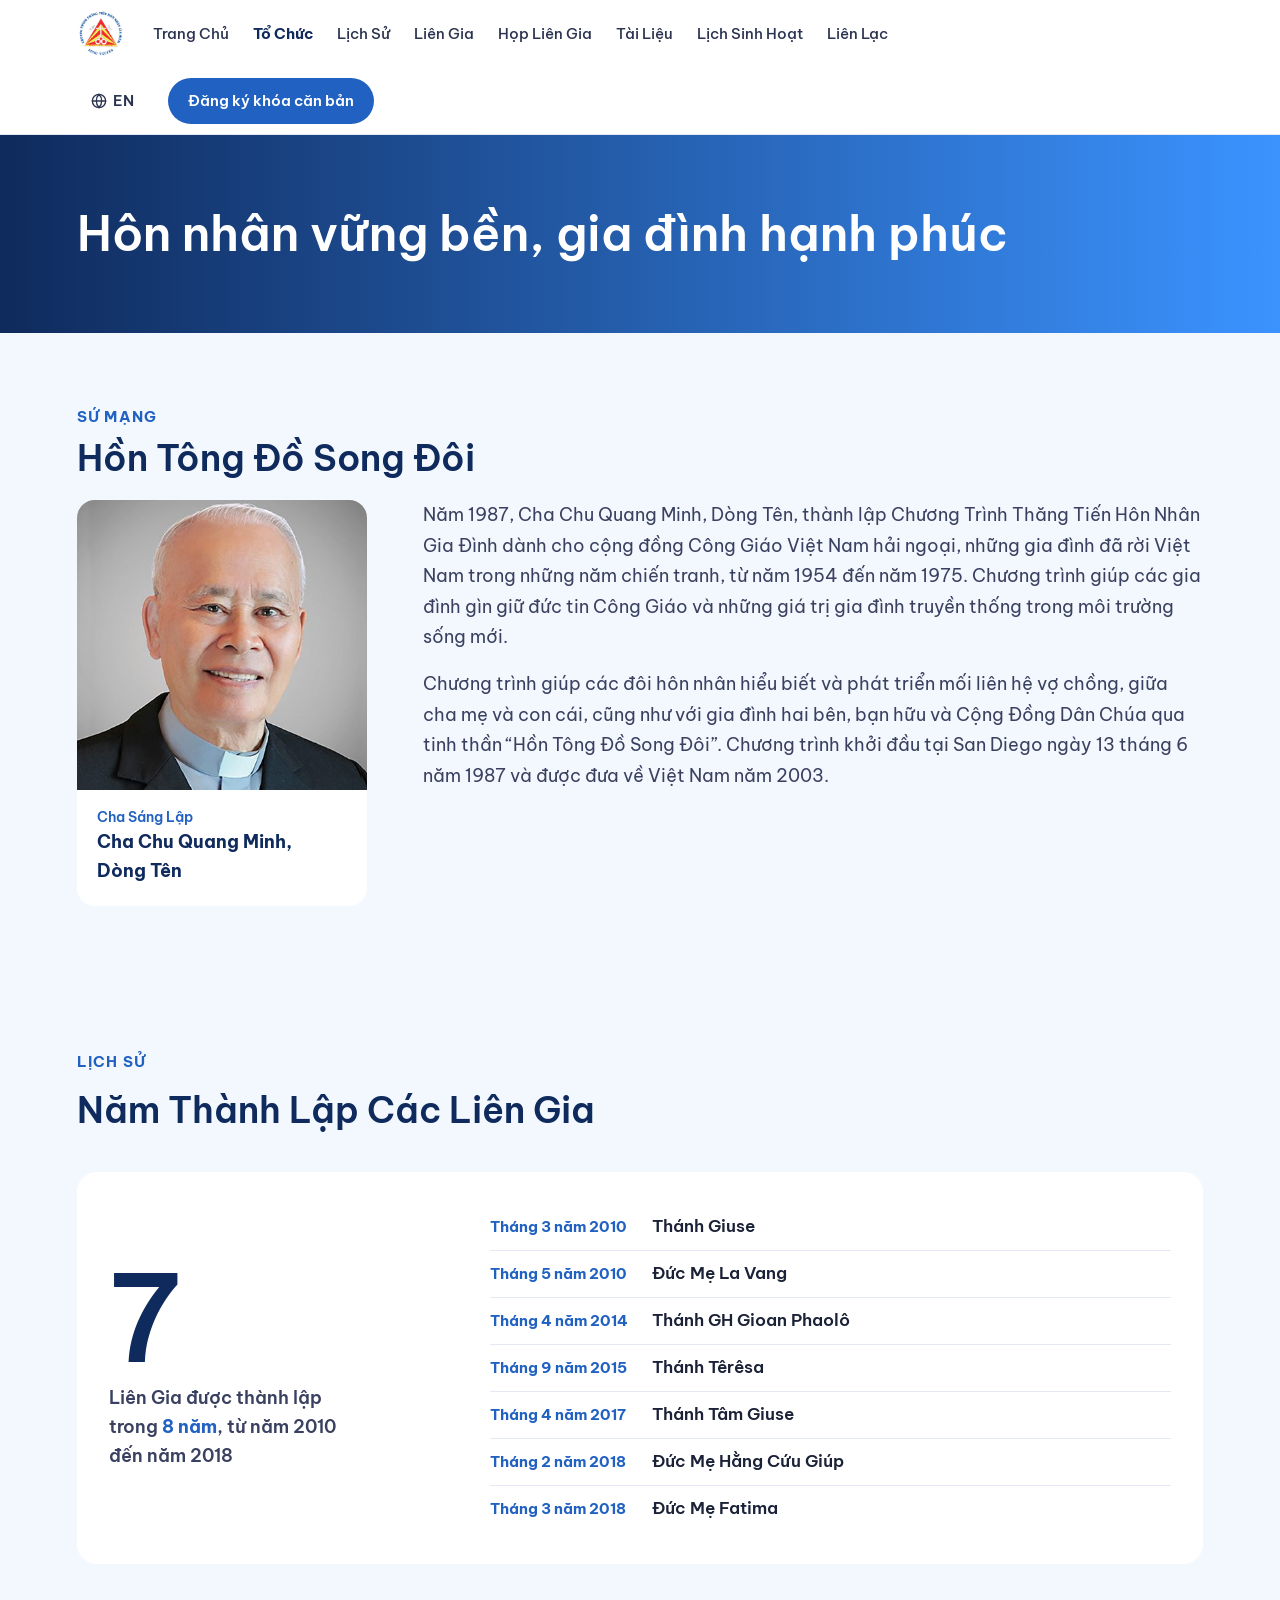
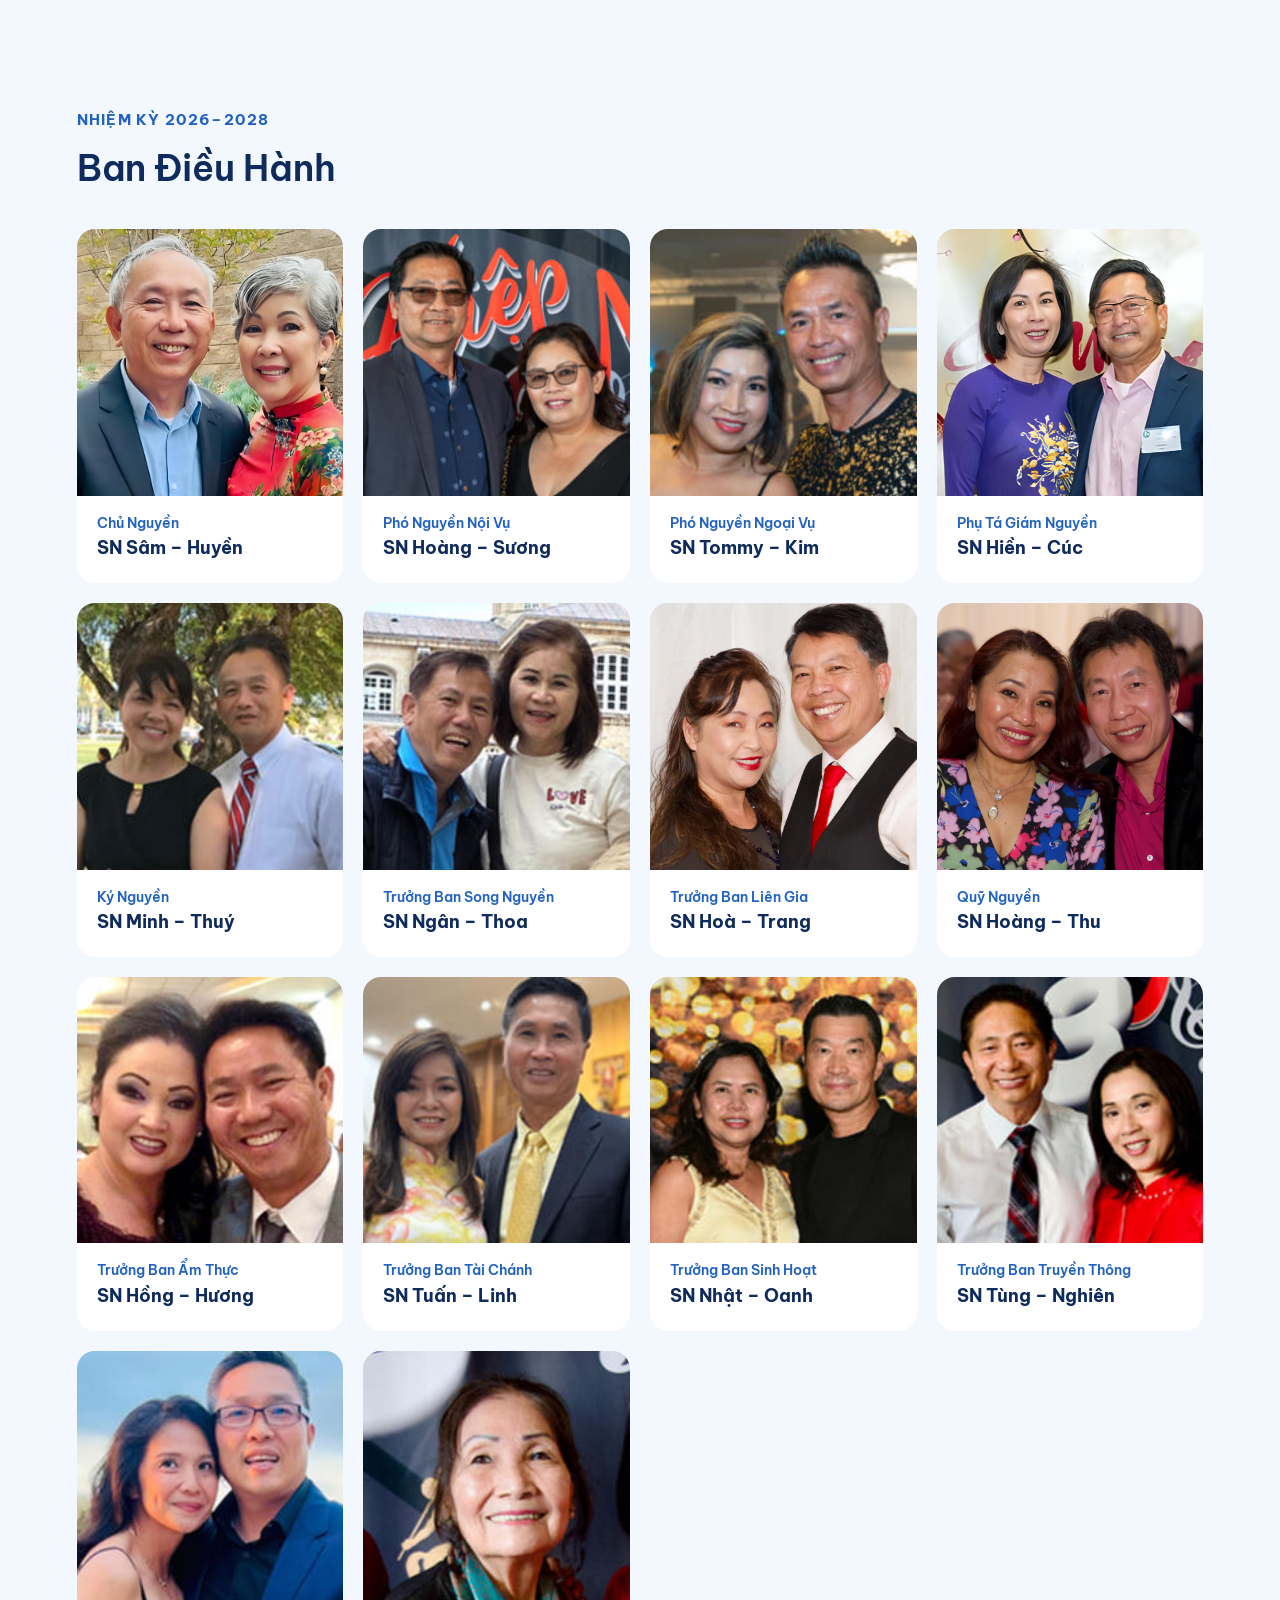
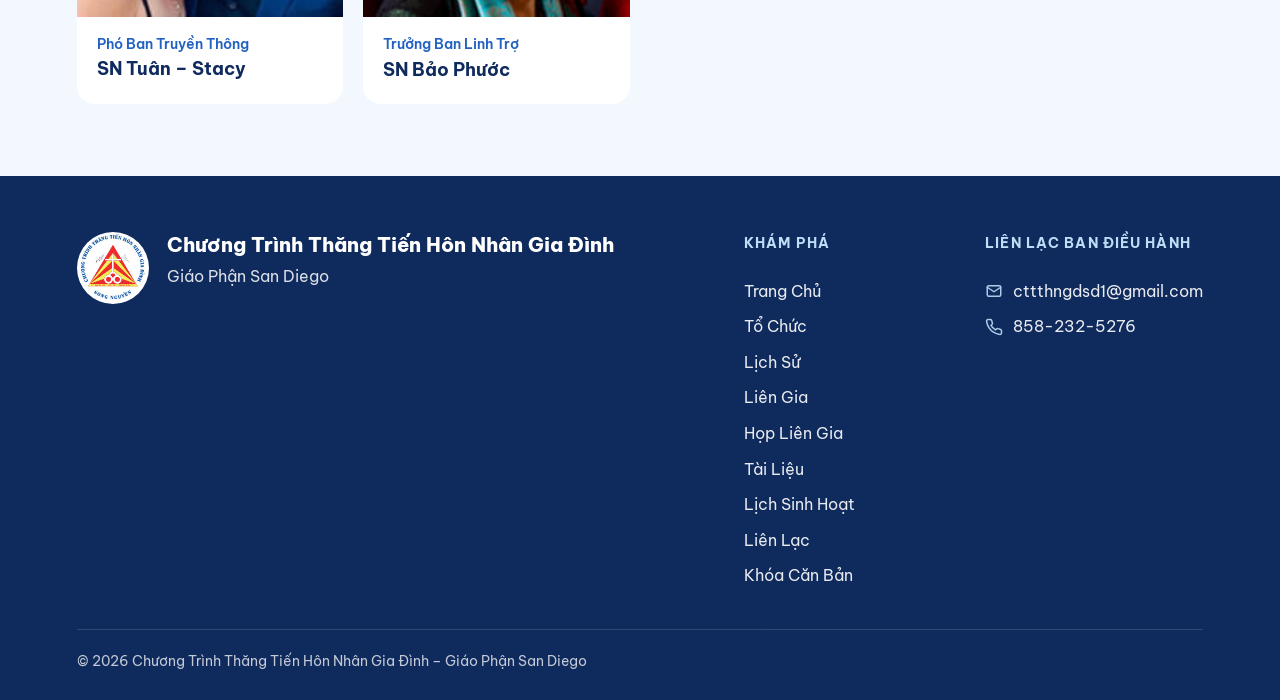
==== commit 70052e07: "feat(khoa-can-ban): add a Khóa Căn Bản page without adding to the menu The menu already has eight it" ====
--- a/about.html
+++ b/about.html
@@ -72,7 +72,7 @@
 <a href="index.html"><img src="./assets/logo.png" alt="Logo CTTTHNGĐ" style="width:48px;height:48px;border-radius:50%;display:block"></a>
 <nav class="nav" style="display:flex;gap:24px;font-size:15px;font-weight:500;color:var(--text-nav)"><a href="index.html">Trang Chủ</a><a href="about.html" style="color:var(--blue);font-weight:700">Tổ Chức</a><a href="lichsu.html">Lịch Sử</a><a href="liengia.html">Liên Gia</a><a href="detaihopliengia.html">Họp Liên Gia</a><a href="tailieu.html">Tài Liệu</a><a href="lichsinhhoat.html">Lịch Sinh Hoạt</a><a href="lienlac.html">Liên Lạc</a><button class="lang nav-lang" type="button" aria-label="Đổi ngôn ngữ / Change language"><svg width="16" height="16" viewBox="0 0 24 24" fill="none" stroke="currentColor" stroke-width="2" stroke-linecap="round" stroke-linejoin="round" aria-hidden="true"><circle cx="12" cy="12" r="10"/><path d="M2 12h20M12 2c3 3 4 6.5 4 10s-1 7-4 10c-3-3-4-6.5-4-10s1-7 4-10z"/></svg><span class="lang-vi">EN</span><span class="lang-en">VI</span></button></nav>
 </div>
-<div class="navactions" style="display:flex;align-items:center;gap:20px"><button class="lang" type="button" aria-label="Đổi ngôn ngữ / Change language"><svg width="16" height="16" viewBox="0 0 24 24" fill="none" stroke="currentColor" stroke-width="2" stroke-linecap="round" stroke-linejoin="round" aria-hidden="true"><circle cx="12" cy="12" r="10"/><path d="M2 12h20M12 2c3 3 4 6.5 4 10s-1 7-4 10c-3-3-4-6.5-4-10s1-7 4-10z"/></svg><span class="lang-vi">EN</span><span class="lang-en">VI</span></button><a class="btn" href="files/don-ghi-danh-khoa-can-ban.pdf" target="_blank" rel="noopener" style="background:var(--blue-bright);color:#fff;padding:11px 20px;border-radius:999px;font-weight:600;font-size:15px">Đăng ký khóa căn bản</a><button class="nav-toggle" type="button" aria-label="Menu" aria-expanded="false"><svg width="24" height="24" viewBox="0 0 24 24" fill="none" stroke="currentColor" stroke-width="2" stroke-linecap="round" aria-hidden="true"><path class="bars" d="M4 7h16M4 12h16M4 17h16"/><path class="close" d="M6 6l12 12M18 6L6 18"/></svg></button></div>
+<div class="navactions" style="display:flex;align-items:center;gap:20px"><button class="lang" type="button" aria-label="Đổi ngôn ngữ / Change language"><svg width="16" height="16" viewBox="0 0 24 24" fill="none" stroke="currentColor" stroke-width="2" stroke-linecap="round" stroke-linejoin="round" aria-hidden="true"><circle cx="12" cy="12" r="10"/><path d="M2 12h20M12 2c3 3 4 6.5 4 10s-1 7-4 10c-3-3-4-6.5-4-10s1-7 4-10z"/></svg><span class="lang-vi">EN</span><span class="lang-en">VI</span></button><a class="btn" href="khoacanban.html" style="background:var(--blue-bright);color:#fff;padding:11px 20px;border-radius:999px;font-weight:600;font-size:15px">Đăng ký khóa căn bản</a><button class="nav-toggle" type="button" aria-label="Menu" aria-expanded="false"><svg width="24" height="24" viewBox="0 0 24 24" fill="none" stroke="currentColor" stroke-width="2" stroke-linecap="round" aria-hidden="true"><path class="bars" d="M4 7h16M4 12h16M4 17h16"/><path class="close" d="M6 6l12 12M18 6L6 18"/></svg></button></div>
 </div>
 </header>
 <div class="hero">
@@ -141,7 +141,7 @@
 <a href="index.html"><img src="./assets/logo.png" alt="Logo CTTTHNGĐ"></a>
 <div><div class="footer-name">Chương Trình Thăng Tiến Hôn Nhân Gia Đình</div><div class="footer-sub">Giáo Phận San Diego</div></div>
 </div>
-<nav class="footer-col" aria-label="Liên kết cuối trang"><div class="footer-h">Khám Phá</div><a href="index.html">Trang Chủ</a><a href="about.html">Tổ Chức</a><a href="lichsu.html">Lịch Sử</a><a href="liengia.html">Liên Gia</a><a href="detaihopliengia.html">Họp Liên Gia</a><a href="tailieu.html">Tài Liệu</a><a href="lichsinhhoat.html">Lịch Sinh Hoạt</a><a href="lienlac.html">Liên Lạc</a></nav>
+<nav class="footer-col" aria-label="Liên kết cuối trang"><div class="footer-h">Khám Phá</div><a href="index.html">Trang Chủ</a><a href="about.html">Tổ Chức</a><a href="lichsu.html">Lịch Sử</a><a href="liengia.html">Liên Gia</a><a href="detaihopliengia.html">Họp Liên Gia</a><a href="tailieu.html">Tài Liệu</a><a href="lichsinhhoat.html">Lịch Sinh Hoạt</a><a href="lienlac.html">Liên Lạc</a><a href="khoacanban.html">Khóa Căn Bản</a></nav>
 <div class="footer-col"><div class="footer-h">Liên Lạc Ban Điều Hành</div><a class="footer-contact" href="mailto:cttthngdsd1@gmail.com"><svg viewBox="0 0 24 24" aria-hidden="true"><rect x="3" y="5" width="18" height="14" rx="2"/><path d="M3 7l9 6 9-6"/></svg>cttthngdsd1@gmail.com</a><a class="footer-contact" href="tel:+18582325276"><svg viewBox="0 0 24 24" aria-hidden="true"><path d="M22 16.9v3a2 2 0 0 1-2.2 2 19.8 19.8 0 0 1-8.6-3.1 19.5 19.5 0 0 1-6-6A19.8 19.8 0 0 1 2.1 4.2 2 2 0 0 1 4.1 2h3a2 2 0 0 1 2 1.7c.1 1 .4 1.9.7 2.8a2 2 0 0 1-.5 2.1L8 9.9a16 16 0 0 0 6 6l1.3-1.3a2 2 0 0 1 2.1-.4c.9.3 1.8.6 2.8.7a2 2 0 0 1 1.7 2z"/></svg>858-232-5276</a></div>
 </div>
 <div class="footer-bottom">© 2026 Chương Trình Thăng Tiến Hôn Nhân Gia Đình – Giáo Phận San Diego</div>
--- a/tokens.css
+++ b/tokens.css
@@ -18,6 +18,8 @@
   --font-body:'Be Vietnam Pro',system-ui,sans-serif;    /* everything else */
   --font-quote:'Lora',Georgia,serif;                    /* scripture quote only, always italic */
   --section-space:72px;  /* space above and below every section's content */
+  --badge:36px;          /* circle holding an icon or number beside a card heading */
+  --badge-glyph:20px;    /* the icon inside that circle */
 }
 h2,h3,h4{color:var(--navy)} /* h1 sits on dark heroes and stays white */
 h1,h2,h3,.stat-num,.stat-big{font-family:var(--font-display);font-weight:600}
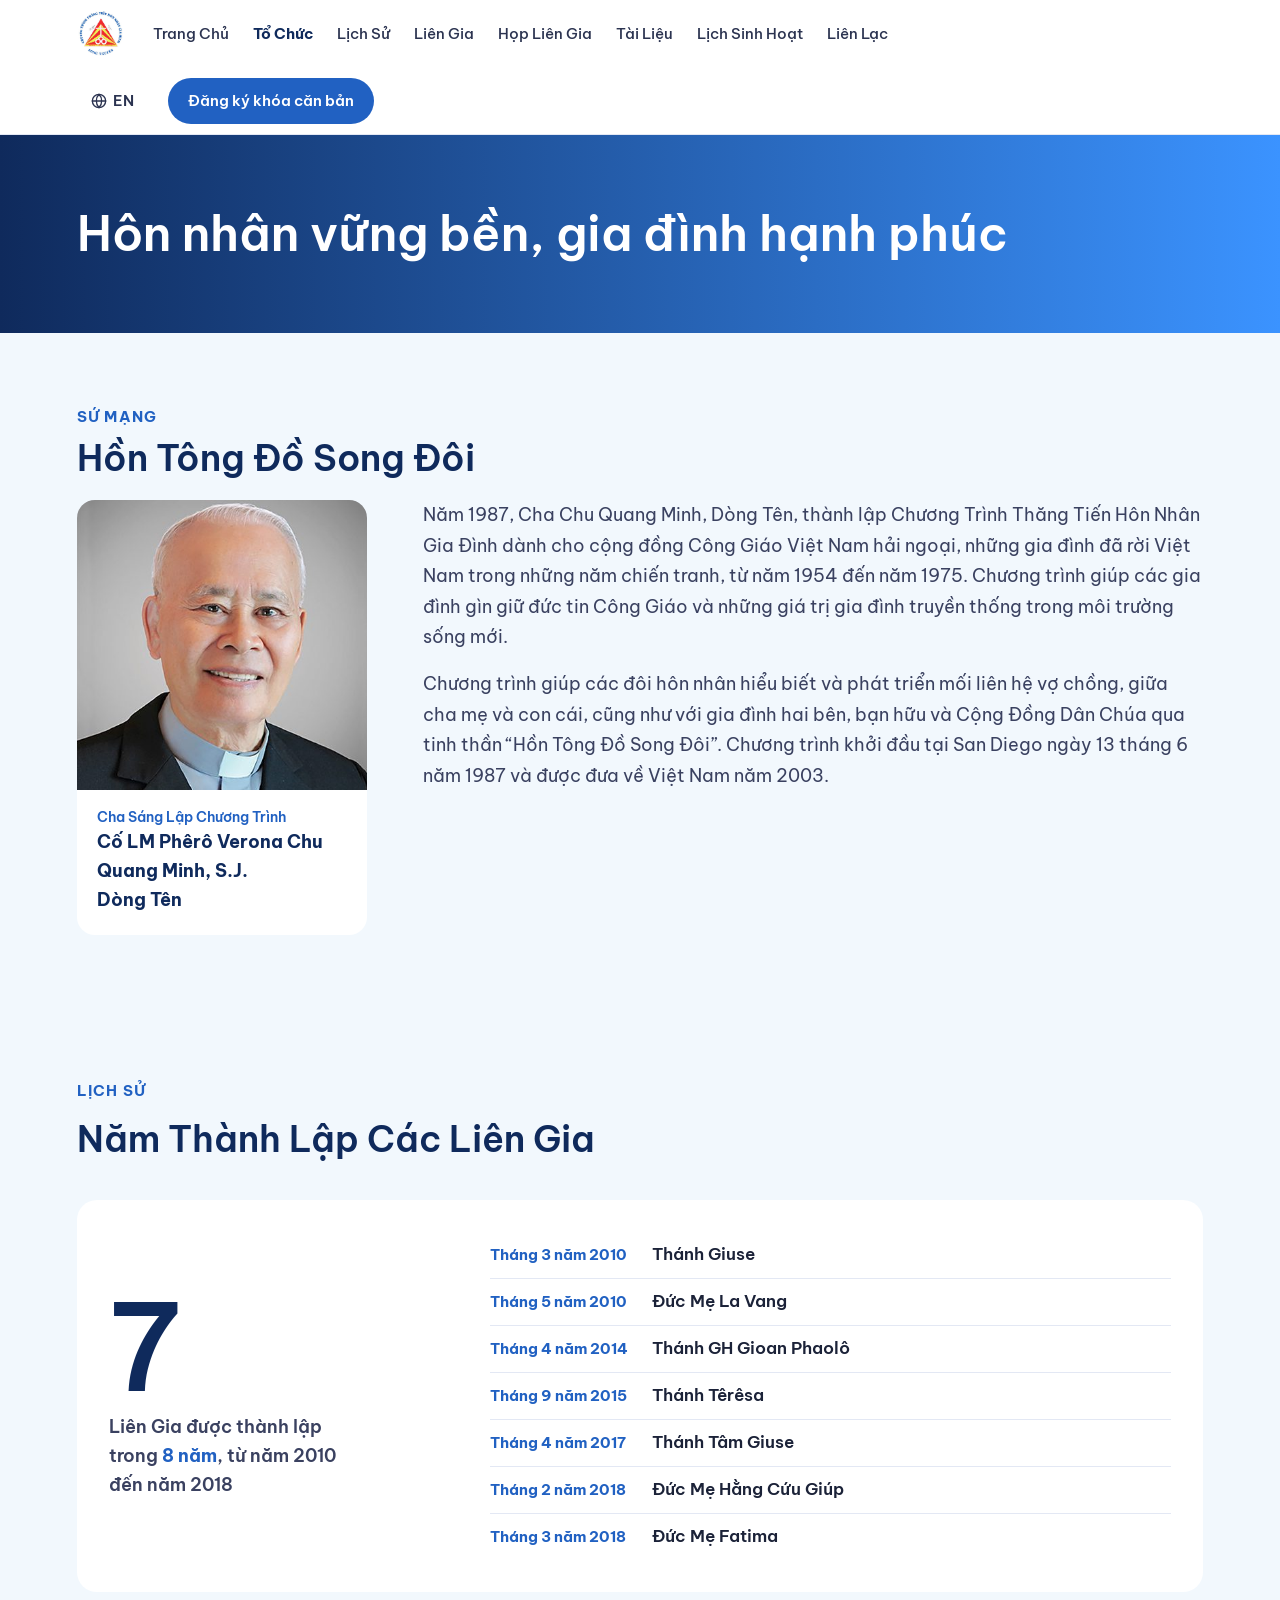
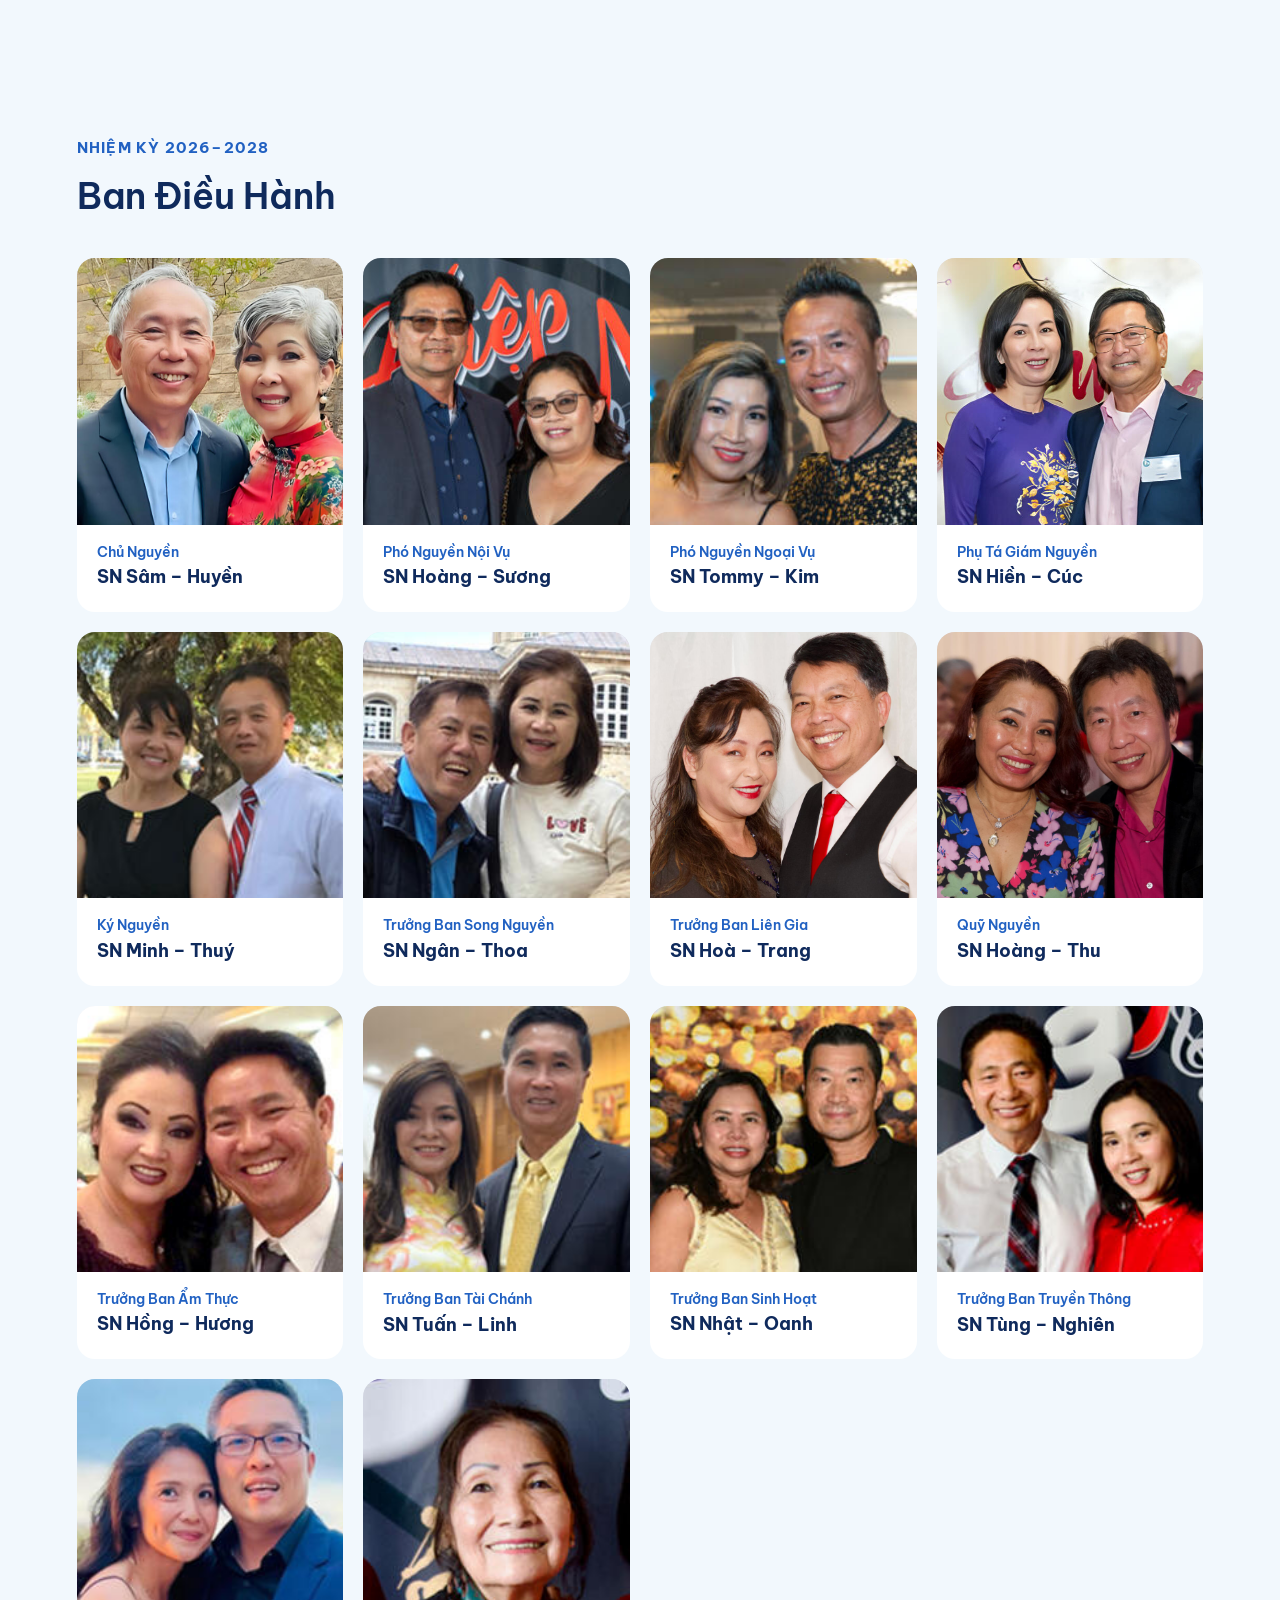
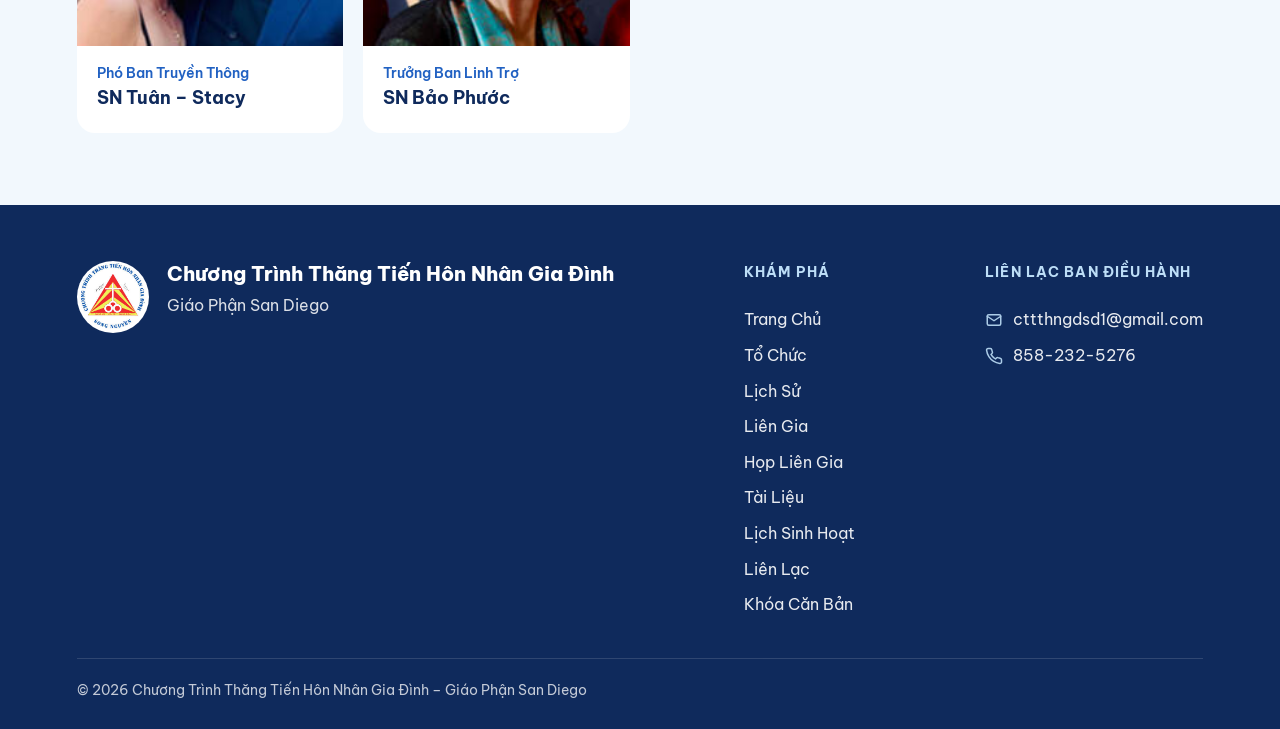
==== commit eab8a692: "Update about.html" ====
--- a/about.html
+++ b/about.html
@@ -87,7 +87,9 @@
 <p style="margin:0 0 8px;color:var(--blue-bright);font-weight:700;font-size:15px;letter-spacing:.08em;text-transform:uppercase">Sứ mạng</p>
 <h2 style="margin:0 0 20px;font-size:36px;line-height:1.2">Hồn Tông Đồ Song Đôi</h2>
 <div class="mission">
-<div class="bdh founder"><div class="bdh-photo" role="img" aria-label="Ảnh Cha Chu Quang Minh, Dòng Tên" style="background-image:url(./assets/cha-sang-lap.jpg),var(--bdh-placeholder)"></div><div class="bdh-text"><div class="bdh-role">Cha Sáng Lập</div><div class="bdh-name">Cha Chu Quang Minh,<br>Dòng Tên</div></div></div>
+<div class="bdh founder"><div class="bdh-photo" role="img" aria-label="Ảnh Cha Chu Quang Minh, Dòng Tên" style="background-image:url(./assets/cha-sang-lap.jpg),var(--bdh-placeholder)"></div>
+  <div class="bdh-text"><div class="bdh-role">Cha Sáng Lập Chương Trình</div>
+    <div class="bdh-name">Cố LM Phêrô Verona Chu Quang Minh, S.J.<br>Dòng Tên</div></div></div>
 <div style="display:grid;gap:16px;color:var(--text-body);font-size:18px;line-height:1.7">
 <p style="margin:0">Năm 1987, Cha Chu Quang Minh, Dòng Tên, thành lập Chương Trình Thăng Tiến Hôn Nhân Gia Đình dành cho cộng đồng Công Giáo Việt Nam hải ngoại, những gia đình đã rời Việt Nam trong những năm chiến tranh, từ năm 1954 đến năm 1975. Chương trình giúp các gia đình gìn giữ đức tin Công Giáo và những giá trị gia đình truyền thống trong môi trường sống mới.</p>
 <p style="margin:0">Chương trình giúp các đôi hôn nhân hiểu biết và phát triển mối liên hệ vợ chồng, giữa cha mẹ và con cái, cũng như với gia đình hai bên, bạn hữu và Cộng Đồng Dân Chúa qua tinh thần “Hồn Tông Đồ Song Đôi”. Chương trình khởi đầu tại San Diego ngày 13 tháng 6 năm 1987 và được đưa về Việt Nam năm 2003.</p>
